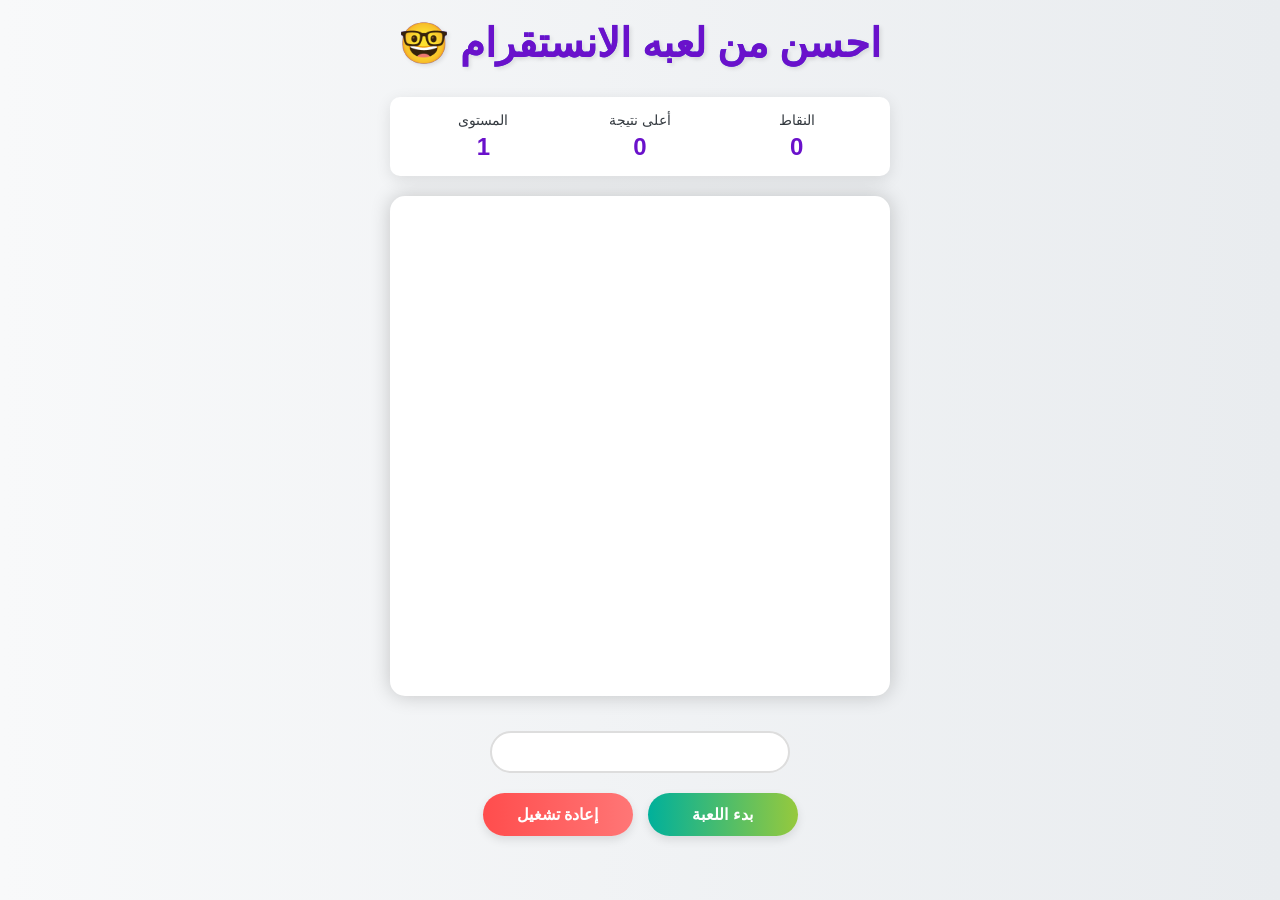
==== index.html @ 9f80f76c "Update index.html" ====
<!DOCTYPE html>
<html lang="ar" dir="rtl">
<head>
    <meta charset="UTF-8">
    <meta name="viewport" content="width=device-width, initial-scale=1.0">
    <title>لعبة محمد 🚀</title>
    <style>
        :root {
            --primary-color: #6a11cb;
            --secondary-color: #2575fc;
            --accent-color: #ff4d4d;
            --text-color: #2c3e50;
            --light-color: #f8f9fa;
            --dark-color: #343a40;
        }
        
        * {
            box-sizing: border-box;
            margin: 0;
            padding: 0;
        }
        
        body {
            font-family: 'Tajawal', 'Arial', sans-serif;
            background: linear-gradient(to right, var(--light-color), #e9ecef);
            margin: 0;
            padding: 20px;
            display: flex;
            flex-direction: column;
            align-items: center;
            min-height: 100vh;
            color: var(--text-color);
        }
        
        .header {
            text-align: center;
            margin-bottom: 20px;
            width: 100%;
        }
        
        h1 {
            color: var(--primary-color);
            margin-bottom: 10px;
            font-size: 2.5rem;
            background: linear-gradient(to right, var(--primary-color), var(--secondary-color));
            -webkit-background-clip: text;
           
            text-shadow: 2px 2px 4px rgba(0,0,0,0.1);
        }
        
        .description {
            color: var(--dark-color);
            margin-bottom: 20px;
            max-width: 500px;
            line-height: 1.6;
        }
        
        .game-wrapper {
            display: flex;
            flex-direction: column;
            align-items: center;
            gap: 20px;
            width: 100%;
            max-width: 500px;
        }
        
        .game-container {
            position: relative;
            width: 100%;
            aspect-ratio: 1/1;
            box-shadow: 0 10px 30px rgba(0,0,0,0.15);
            border-radius: 15px;
            overflow: hidden;
            background-color: white;
        }
        
        #gameCanvas {
            width: 100%;
            height: 100%;
            display: block;
        }
        
        .stats-container {
            display: flex;
            justify-content: space-between;
            width: 100%;
            background: white;
            padding: 15px;
            border-radius: 10px;
            box-shadow: 0 4px 15px rgba(0,0,0,0.1);
        }
        
        .stat-box {
            text-align: center;
            flex: 1;
        }
        
        .stat-label {
            font-size: 0.9rem;
            color: var(--dark-color);
            margin-bottom: 5px;
        }
        
        .stat-value {
            font-size: 1.5rem;
            font-weight: bold;
            color: var(--primary-color);
        }
        
        .controls {
            display: flex;
            gap: 15px;
            width: 100%;
            justify-content: center;
        }
        
        button {
            padding: 12px 25px;
            background: linear-gradient(to right, var(--primary-color), var(--secondary-color));
            color: white;
            border: none;
            border-radius: 50px;
            cursor: pointer;
            font-size: 1rem;
            font-weight: bold;
            transition: all 0.3s ease;
            box-shadow: 0 4px 10px rgba(0,0,0,0.1);
            flex: 1;
            max-width: 150px;
        }
        
        button:hover {
            transform: translateY(-3px);
            box-shadow: 0 6px 15px rgba(0,0,0,0.15);
        }
        
        button:active {
            transform: translateY(1px);
        }
        
        #startBtn {
            background: linear-gradient(to right, #00b09b, #96c93d);
        }
        
        #resetBtn {
            background: linear-gradient(to right, var(--accent-color), #ff7676);
        }
        
        .touch-controls {
            position: absolute;
            bottom: 0;
            left: 0;
            width: 100%;
            height: 30%;
            z-index: 20;
            opacity: 0.3; /* شفافية لتظهر منطقة اللعبة */
            display: none; /* مخفي بشكل افتراضي */
        }
        
        /* عرض التحكم على الهاتف فقط */
        @media (max-width: 768px) {
            .touch-controls {
                display: block;
            }
        }
        
        .cheat-code-container {
            margin-top: 15px;
            width: 100%;
            display: flex;
            flex-direction: column;
            align-items: center;
            gap: 10px;
        }
        
        #cheatCodeInput {
            padding: 10px 15px;
            border: 2px solid #ddd;
            border-radius: 50px;
            width: 100%;
            max-width: 300px;
            font-size: 1rem;
            text-align: center;
            transition: all 0.3s ease;
        }
        
        #cheatCodeInput:focus {
            outline: none;
            border-color: var(--primary-color);
            box-shadow: 0 0 0 3px rgba(106, 17, 203, 0.2);
        }
        
        .speed-mode {
            position: absolute;
            top: 10px;
            right: 10px;
            background: rgba(255, 215, 0, 0.9);
            color: #000;
            padding: 5px 10px;
            border-radius: 20px;
            font-weight: bold;
            font-size: 0.8rem;
            display: none;
            animation: pulse 0.5s infinite alternate;
        }
        
        .bloom-mode-overlay {
            position: absolute;
            top: 0;
            left: 0;
            width: 100%;
            height: 100%;
            pointer-events: none;
            z-index: 10;
            display: none;
        }
        
        @keyframes bloomPulse {
            0% { background-color: rgba(255, 182, 193, 0.3); }
            50% { background-color: rgba(255, 192, 203, 0.5); }
            100% { background-color: rgba(255, 182, 193, 0.3); }
        }
        
        .bloom-mode-active {
            animation: bloomPulse 3s infinite;
        }
        
        .bloom-particle {
            position: absolute;
            width: 20px;
            height: 20px;
            background-image: url('data:image/svg+xml;utf8,<svg xmlns="http://www.w3.org/2000/svg" viewBox="0 0 24 24"><path fill="pink" d="M12,2C13.1,2 14,2.9 14,4C14,5.1 13.1,6 12,6C10.9,6 10,5.1 10,4C10,2.9 10.9,2 12,2M15.5,8C16.3,8 17,8.7 17,9.5C17,10.3 16.3,11 15.5,11C14.7,11 14,10.3 14,9.5C14,8.7 14.7,8 15.5,8M8.5,8C9.3,8 10,8.7 10,9.5C10,10.3 9.3,11 8.5,11C7.7,11 7,10.3 7,9.5C7,8.7 7.7,8 8.5,8M12,11.5C13.1,11.5 14,12.4 14,13.5C14,14.6 13.1,15.5 12,15.5C10.9,15.5 10,14.6 10,13.5C10,12.4 10.9,11.5 12,11.5M19,17.5C19,18.3 18.3,19 17.5,19C16.7,19 16,18.3 16,17.5C16,16.7 16.7,16 17.5,16C18.3,16 19,16.7 19,17.5M6.5,19C7.3,19 8,18.3 8,17.5C8,16.7 7.3,16 6.5,16C5.7,16 5,16.7 5,17.5C5,18.3 5.7,19 6.5,19Z"/></svg>');
            background-size: contain;
            pointer-events: none;
            z-index: 5;
        }
        body.bloom-mode {
            background: linear-gradient(to bottom, #fff0f5, #ffd6e7) !important;
            animation: bloomPulse 5s infinite alternate;
        }
        
        @keyframes bloomPulse {
            0% { background-color: #fff0f5; }
            50% { background-color: #ffd6e7; }
            100% { background-color: #ffe0ee; }
        }
        
        .bloom-flower {
            position: fixed;
            pointer-events: none;
            z-index: 100;
            font-size: 24px;
            animation: falling linear infinite;
        }
        
        @keyframes falling {
            0% {
                top: -50px;
                animation-timing-function: ease-in;
            }
            100% {
                top: 100vh;
                animation-timing-function: ease-out;
            }
        }
        
        @keyframes sway {
            0% {
                transform: translateX(0) rotate(0deg);
            }
            100% {
                transform: translateX(var(--sway-amount)) rotate(10deg);
            }
        }
        
        .bloom-flower {
            position: fixed;
            pointer-events: none;
            z-index: 100;
            will-change: transform, top;
            animation-fill-mode: forwards;
        }
        
        /* تعديلات واجهة اللعبة في وضع الزهور */
        .bloom-mode .game-container {
            box-shadow: 0 0 30px rgba(255, 105, 180, 0.5);
        }
        
        .bloom-mode .stats-container {
            background: rgba(255, 182, 193, 0.8);
            box-shadow: 0 4px 15px rgba(255, 105, 180, 0.3);
        }
        
        .bloom-mode .stat-value {
            color: #ff1493;
        }
        
        .bloom-mode button {
            background: linear-gradient(to right, #ff69b4, #ff1493) !important;
        }
        

        @keyframes pulse {
            from { transform: scale(1); }
            to { transform: scale(1.1); }
        }
        
        @media (max-width: 768px) {
            .mobile-controls {
                display: flex;
            }
            
            h1 {
                font-size: 2rem;
            }
            
            .stats-container {
                flex-direction: column;
                gap: 10px;
            }
        }
        @keyframes sway {
            0% { transform: translateX(0) rotate(0deg); }
            50% { transform: translateX(var(--sway)) rotate(10deg); }
            100% { transform: translateX(calc(-1 * var(--sway))) rotate(-10deg); }
        }
        .game-container {
            position: relative;
            z-index: 10;
            background-color: white; /* لضمان عدم رؤية الورود خلفها */
            box-shadow: 0 0 20px rgba(0,0,0,0.2); /* لإبراز الحدود */
        }
        
    </style>
</head>
<body>
    <div class="header">
        <h1>احسن من لعبه الانستقرام 🤓</h1>
    </div>
    
    <div class="game-wrapper">
        <div class="stats-container">
            <div class="stat-box">
                <div class="stat-label">النقاط</div>
                <div class="stat-value" id="score">0</div>
            </div>
            <div class="stat-box">
                <div class="stat-label">أعلى نتيجة</div>
                <div class="stat-value" id="highScore">0</div>
            </div> 
            <div class="stat-box">
                <div class="stat-label">المستوى</div>
                <div class="stat-value" id="level">1</div>
            </div>
        </div>
        <div class="bloom-mode-overlay" id="bloomModeOverlay"></div>

        
        <div class="game-container">
            <div class="speed-mode" id="speedMode">وضع الغششش👩‍💻20x!</div>
            <canvas id="gameCanvas"></canvas>
        </div> 
         
        <!-- أضف هذا داخل game-wrapper بعد game-container -->
        
        
        <div class="cheat-code-container">
            <input type="text" id="cheatCodeInput" placeholder="">
        </div>
        
        <div class="controls">
            <button id="startBtn">بدء اللعبة</button>
            <button id="resetBtn">إعادة تشغيل</button>
        </div>
        
        
    </div>
    <!-- أضف هذا قبل إغلاق body -->
<div id="flowers-container"></div>
    
    <script>
        // عناصر DOM
        const canvas = document.getElementById('gameCanvas');
        const ctx = canvas.getContext('2d');
        const scoreElement = document.getElementById('score');
        const highScoreElement = document.getElementById('highScore');
        const levelElement = document.getElementById('level');
        const startBtn = document.getElementById('startBtn');
        const resetBtn = document.getElementById('resetBtn');
        const cheatCodeInput = document.getElementById('cheatCodeInput');
        const speedModeElement = document.getElementById('speedMode');
        const BLOOM_CODE = "bloom";
      

        // ضبط حجم الكانفاس
        function resizeCanvas() {
            const container = document.querySelector('.game-container');
            canvas.width = container.clientWidth;
            canvas.height = container.clientHeight;
        }
        
        window.addEventListener('load', resizeCanvas);
        window.addEventListener('resize', resizeCanvas);
        
        // إعدادات اللعبة
        const emojis = ['😀', '😂', '🤩', '😎', '🤪', '👽', '🤖', '👾', '🐶', '🦄', '🍕', '⚽', '🏀', '🎮', '🚀'];
        const CHEAT_CODE = "تف";
        let score = 0;
        let highScore = localStorage.getItem('emojiBounceHighScore') || 0;
        let level = 1;
        let gameRunning = false;
        let animationId;
        let speedMode = false;
        let originalSpeed = 0;
        let bloomMode = false;
        let bloomParticles = [];
        let flowerInterval;
        let touchStartX = 0;
let isDragging = false;
          // أولاً: أضف هذا الكود مع المتغيرات العامة في الأعلى
          const flowers = ['🌸', '🌹', '🌺', '🌻', '🌼', '🌷', '💐', '🏵️'];
          let flowerParticles = [];
          let lastFlowerTime = 0;
        // تحديث واجهة المستخدم
        highScoreElement.textContent = highScore;
        
        // كائن الإيموجي
        const emoji = {
            x: canvas.width / 2,
            y: canvas.height / 2,
            radius: Math.min(canvas.width, canvas.height) * 0.05,
            dx: 0,
            dy: 0,
            speed: Math.min(canvas.width, canvas.height) * 0.007,
            currentEmoji: emojis[0],
            color: getRandomColor(),
            changeEmoji() {
                this.currentEmoji = emojis[Math.floor(Math.random() * emojis.length)];
                this.color = getRandomColor();
            }
        };
        
        // كائن اللاعب
        const player = {
            x: canvas.width / 2,
            y: canvas.height - Math.min(canvas.width, canvas.height) * 0.05,
            width: Math.min(canvas.width, canvas.height) * 0.2,
            height: Math.min(canvas.width, canvas.height) * 0.02,
            speed: Math.min(canvas.width, canvas.height) * 0.015,
            dx: 0,
            color: '#6a11cb'
        };
        
        // كائنات الهدف
        const targets = [];
        
        function createTargets() {
            targets.length = 0;
            const rows = 3 + Math.floor(level / 2);
            const cols = 5 + Math.floor(level / 3);
            const padding = canvas.width * 0.03;
            const targetWidth = (canvas.width - (cols + 1) * padding) / cols;
            const targetHeight = canvas.height * 0.03;
            
            for (let i = 0; i < rows; i++) {
                for (let j = 0; j < cols; j++) {
                    targets.push({
                        x: padding + j * (targetWidth + padding),
                        y: padding + i * (targetHeight + padding),
                        width: targetWidth,
                        height: targetHeight,
                        color: getRandomColor(),
                        visible: true,
                        points: 10 + Math.floor(i * 2)
                    });
                }
            }
        }
        function createFlowerParticle() {
            if (!bloomMode) return;
            
            const now = Date.now();
            if (now - lastFlowerTime < 200) return; // إنشاء وردة كل 200 مللي ثانية
            lastFlowerTime = now;
            
            const flower = {
                x: Math.random() * canvas.width,
                y: -30,
                emoji: flowers[Math.floor(Math.random() * flowers.length)],
                size: 20 + Math.random() * 20,
                speed: 1 + Math.random() * 3,
                sway: Math.random() * 4 - 2,
                swaySpeed: 0.05 + Math.random() * 0.1,
                rotation: Math.random() * Math.PI * 2,
                rotationSpeed: (Math.random() - 0.5) * 0.1,
                opacity: 0.7 + Math.random() * 0.3
            };
            
            flowerParticles.push(flower);

        }

    
        function createFlower() {
            if (!bloomMode) return;
            
            const flower = document.createElement('div');
            flower.className = 'bloom-flower';
            flower.textContent = flowers[Math.floor(Math.random() * flowers.length)];
            
            // خصائص الوردة
            const size = 20 + Math.random() * 30;
            const left = Math.random() * 100;
            const duration = 5 + Math.random() * 10;
            const delay = 0; // لا نستخدم تأخير الآن
            const opacity = 0.7 + Math.random() * 0.3;
            const swayAmount = 50 + Math.random() * 100;
            
            flower.style.cssText = `
                left: ${left}vw;
                top: -50px;
                font-size: ${size}px;
                opacity: ${opacity};
                transform: rotate(${Math.random() * 360}deg);
                animation: 
                    falling ${duration}s linear forwards,
                    sway ${duration/2}s ease-in-out infinite alternate;
                --sway-amount: ${swayAmount}px;
            `;
            
            document.body.appendChild(flower);
            
            // إزالة الوردة بعد سقوطها
            setTimeout(() => {
                if (flower.parentNode) {
                    flower.remove();
                }
            }, duration * 1000);
        }
        
        
        function updateFlowerParticles() {
            // إزالة الجزيئات التي خرجت من الشاشة
            flowerParticles = flowerParticles.filter(flower => flower.y < canvas.height + 50);
            
            // تحديث مواقع الجزيئات
            flowerParticles.forEach(flower => {
                flower.y += flower.speed;
                flower.x += Math.sin(Date.now() * flower.swaySpeed) * flower.sway * 0.3;
                flower.rotation += flower.rotationSpeed;
            });
        }
        
        function drawFlowerParticles() {
            flowerParticles.forEach(flower => {
                ctx.save();
                ctx.translate(flower.x, flower.y);
                ctx.rotate(flower.rotation);
                ctx.globalAlpha = flower.opacity;
                ctx.font = `${flower.size}px Arial`;
                ctx.fillText(flower.emoji, -flower.size/2, flower.size/2);
                ctx.restore();
            });
        }
        
        
        // تفعيل الوضع السري
        function activateSpeedMode() {
            if (speedMode) return;
            if (!gameRunning) {
                startGame();
            }
            speedMode = true;
            originalSpeed = emoji.speed;
            emoji.speed *= 8; // خفضنا من 20x إلى 5x لتجنب المشاكل
            player.speed *= 8; // زيادة معقولة لسرعة اللاعب
            speedModeElement.style.display = 'block';
            
            // ضبط سرعة الإيموجي لتبقى ضمن الحدود المعقولة
            const maxSpeed = Math.min(canvas.width, canvas.height) * 0.03;
            emoji.dx = Math.min(Math.max(emoji.dx, -maxSpeed), maxSpeed);
            emoji.dy = Math.min(Math.max(emoji.dy, -maxSpeed), maxSpeed);
            
            // تأثيرات بصرية
            document.body.style.animation = 'none';
            setTimeout(() => {
                document.body.style.animation = 'pulseBackground 0.1s infinite alternate';
            }, 10);
            
            // إخفاء الرسالة بعد 5 ثواني
            setTimeout(() => {
                speedModeElement.style.display = 'none';
            }, 5000);
            
            // إيقاف الوضع السري تلقائياً بعد 30 ثانية
            setTimeout(() => {
                deactivateSpeedMode();
                speedModeElement.textContent = " انتهى الغشش تففف 😂😂!";
                speedModeElement.style.display = 'block';
                setTimeout(() => {
                    speedModeElement.style.display = 'none';
                }, 2000);
            }, 120000);
        }
        // تعطيل الوضع السري
        function deactivateSpeedMode() {
            if (!speedMode) return;
            
            speedMode = false;
            emoji.speed = originalSpeed;
            player.speed = Math.min(canvas.width, canvas.height) * 0.015;
            document.body.style.animation = 'none';
            
            // ضبط سرعة الإيموجي عند الخروج من الوضع السري
            const normalMaxSpeed = Math.min(canvas.width, canvas.height) * 0.01;
            emoji.dx = Math.min(Math.max(emoji.dx, -normalMaxSpeed), normalMaxSpeed);
            emoji.dy = Math.min(Math.max(emoji.dy, -normalMaxSpeed), normalMaxSpeed);
        }

        function activateBloomMode() {
            if (bloomMode) return;
    
    bloomMode = true;
    document.body.classList.add('bloom-mode');
    scoreMultiplier = 10;
    player.color = '#ff69b4';
    
    // بدء إنشاء مطر الورود
    flowerInterval = setInterval(createFlower, 200);
    
    // تأثير صوتي (اختياري)
    new Audio('https://assets.mixkit.co/sfx/preview/mixkit-achievement-bell-600.mp3').play();

        }
        
        function deactivateBloomMode() {
            if (!bloomMode) return;
    
    bloomMode = false;
    document.body.classList.remove('bloom-mode');
    scoreMultiplier = 1;
    player.color = '#6a11cb';
    
    // إيقاف مطر الورود وإزالة جميع الورود
    clearInterval(flowerInterval);
    document.querySelectorAll('.bloom-flower').forEach(flower => flower.remove());
        }
            
            function createBloomParticle() {
                if (!bloomMode) return;
                
                const particle = document.createElement('div');
                particle.className = 'bloom-particle';
                particle.style.left = Math.random() * canvas.width + 'px';
                particle.style.top = '-20px';
                particle.style.transform = `scale(${0.5 + Math.random()})`;
                particle.style.opacity = 0.5 + Math.random() * 0.5;
                
                document.querySelector('.game-container').appendChild(particle);
                bloomParticles.push({
                    element: particle,
                    x: parseFloat(particle.style.left),
                    y: -20,
                    speed: 2 + Math.random() * 3,
                    sway: Math.random() * 4 - 2
                });
            }
        
        function updateBloomParticles() {
            bloomParticles.forEach((particle, index) => {
                particle.y += particle.speed;
                particle.x += particle.sway * 0.1;
                
                particle.element.style.top = particle.y + 'px';
                particle.element.style.left = particle.x + 'px';
                
                if (particle.y > canvas.height) {
                    particle.element.remove();
                    bloomParticles.splice(index, 1);
                }
            });
        }
        /*000000000000000000000000000000000*/
        function update() {
            // ... (ابقى بداية الدالة كما هي) ...

          // في دالة update():
// الاصطدام بالجدران
const bounceReduction = 0.98; // تقليل السرعة عند الارتداد

if (bloomMode) {
    createFlowerParticle();
    updateFlowerParticles()
   
}
// الاصطدام بالجدران الجانبية
if (emoji.x + emoji.radius > canvas.width) {
    emoji.x = canvas.width - emoji.radius - 1; // تأكد من بقائه داخل الحدود
    emoji.dx = -Math.abs(emoji.dx * bounceReduction); // تأكد من الاتجاه المعاكس
    emoji.changeEmoji();
    
    // إضافة تغيير طفيف في الزاوية لمنع التكرار
    emoji.dy += (Math.random() - 0.5) * 0.5;
} 
else if (emoji.x - emoji.radius < 0) {
    emoji.x = emoji.radius + 1; // تأكد من بقائه داخل الحدود
    emoji.dx = Math.abs(emoji.dx * bounceReduction); // تأكد من الاتجاه المعاكس
    emoji.changeEmoji();
    
    // إضافة تغيير طفيف في الزاوية لمنع التكرار
    emoji.dy += (Math.random() - 0.5) * 0.5;
}
// في قسم اصطدام الإيموجي باللاعب:
const hitPosition = (emoji.x - (player.x - player.width / 2)) / player.width;
const angle = hitPosition * Math.PI - Math.PI/2;

// إضافة عنصر عشوائي صغير لزاوية الارتداد
const randomFactor = 0.1 + Math.random() * 0.1;
emoji.dx = emoji.speed * Math.cos(angle) * (1.3 + randomFactor);
emoji.dy = -Math.abs(emoji.speed * Math.sin(angle) * (0.9 + randomFactor));
// الاصطدام بالسقف
if (emoji.y - emoji.radius < 0) {
    emoji.y = emoji.radius + 1;
    emoji.dy = Math.abs(emoji.dy * bounceReduction);
    emoji.changeEmoji();
    
    // إضافة تغيير طفيف في الزاوية لمنع التكرار
    emoji.dx += (Math.random() - 0.5) * 0.5;
}

// كشف حالات التعلق المحتملة
if (Math.abs(emoji.dx) < 0.3 && Math.abs(emoji.dy) < 0.3) {
    // إذا كانت السرعة منخفضة جداً ولمس أحد الجدران
    const nearLeftWall = emoji.x - emoji.radius < 5;
    const nearRightWall = emoji.x + emoji.radius > canvas.width - 5;
    
    if (nearLeftWall || nearRightWall) {
        // تطبيق دفعة خفيفة عشوائية
        emoji.dx = (Math.random() - 0.5) * emoji.speed * 0.5;
        emoji.dy = -Math.abs((Math.random() + 0.5) * emoji.speed * 0.5);
    }
}

        }

        // وظائف المساعدة
        function getRandomColor() {
            const hue = Math.floor(Math.random() * 360);
            return `hsl(${hue}, 70%, 60%)`;
        }
        
        function drawEmoji() {
            ctx.font = `${emoji.radius * 1.5}px Arial`;
            ctx.textAlign = 'center';
            ctx.textBaseline = 'middle';
            
            if (speedMode) {
                // تأثير الوضع السري
                ctx.shadowBlur = 20;
                ctx.shadowColor = 'gold';
                ctx.fillStyle = 'white';
            } else {
                ctx.shadowBlur = 0;
                ctx.fillStyle = 'black';
            }
            
            ctx.fillText(emoji.currentEmoji, emoji.x, emoji.y);
            ctx.shadowBlur = 0;
        }
        
        function drawPlayer() {
            ctx.beginPath();
            ctx.roundRect(
                player.x - player.width / 2, 
                player.y - player.height / 2, 
                player.width, 
                player.height, 
                [player.height]
            );
            if (bloomMode) {
                ctx.fillStyle = player.color;
                ctx.shadowBlur = 15;
                ctx.shadowColor = 'rgba(255, 105, 180, 0.7)';
            } else if(speedMode) {
                ctx.fillStyle = 'gold';
                ctx.shadowBlur = 10;
                ctx.shadowColor = 'rgba(255,215,0,0.7)';
            } else {
                ctx.fillStyle = player.color;   
                ctx.shadowBlur = 0;
            }
            
            ctx.fill();
            ctx.shadowBlur = 0;
            
            ctx.strokeStyle = '#fff';
            ctx.lineWidth = 2;
            ctx.stroke();
        }
        
        function drawTargets() {
            targets.forEach(target => {
                if (target.visible) {
                    ctx.beginPath();
                    ctx.roundRect(target.x, target.y, target.width, target.height, [5]);
                    
                    if (speedMode) {
                        ctx.fillStyle = 'rgba(255,255,255,0.9)';
                    } else {
                        ctx.fillStyle = target.color;
                    }
                    
                    ctx.fill();
                    
                    ctx.strokeStyle = 'rgba(255,255,255,0.7)';
                    ctx.lineWidth = 1;
                    ctx.stroke();
                    
                    // رسم النقاط داخل الهدف
                    ctx.fillStyle = speedMode ? 'black' : 'white';
                    ctx.font = `${target.height * 0.6}px Arial`;
                    ctx.textAlign = 'center';
                    ctx.textBaseline = 'middle';
                    ctx.fillText(target.points, target.x + target.width / 2, target.y + target.height / 2);
                }
            });
        }
        
        function drawBackground() {
            // خلفية متدرجة
            let gradient;
            if (bloomMode) {
                drawFlowerParticles();
                // خلفية وردية للوضع الزهور
                ctx.fillStyle = '#fff0f5';
                ctx.fillRect(0, 0, canvas.width, canvas.height);
                
                // رسم شبكة وردية
                ctx.strokeStyle = 'rgba(255, 182, 193, 0.3)';
            } else if(speedMode) {
                gradient = ctx.createLinearGradient(0, 0, canvas.width, canvas.height);
                gradient.addColorStop(0, '#ff0000');
                gradient.addColorStop(0.5, '#ffff00');
                gradient.addColorStop(1, '#00ff00');
            } else {
                gradient = ctx.createLinearGradient(0, 0, 0, canvas.height);
                gradient.addColorStop(0, '#f8f9fa');
                gradient.addColorStop(1, '#e9ecef');
            }
            
            ctx.fillStyle = gradient;
            ctx.fillRect(0, 0, canvas.width, canvas.height);
            
            // شبكة خفيفة
            ctx.strokeStyle = speedMode ? 'rgba(255,255,255,0.3)' : 'rgba(0,0,0,0.05)';
            ctx.lineWidth = 1;
            const gridSize = speedMode ? 10 : 20;
            
            for (let x = 0; x < canvas.width; x += gridSize) {
                ctx.beginPath();
                ctx.moveTo(x, 0);
                ctx.lineTo(x, canvas.height);
                ctx.stroke();
            }
            
            for (let y = 0; y < canvas.height; y += gridSize) {
                ctx.beginPath();
                ctx.moveTo(0, y);
                ctx.lineTo(canvas.width, y);
                ctx.stroke();
            }
        }
        

function update() {
    // مسح الكانفاس
    drawBackground();
    
    // رسم العناصر
    drawTargets();
    drawPlayer();
    drawEmoji();
    
    // تحريك الإيموجي مع ضبط السرعة القصوى
    const maxSpeed = speedMode ? 
        Math.min(canvas.width, canvas.height) * 0.03 : 
        Math.min(canvas.width, canvas.height) * 0.015;
    
    emoji.dx = Math.max(-maxSpeed, Math.min(maxSpeed, emoji.dx));
    emoji.dy = Math.max(-maxSpeed, Math.min(maxSpeed, emoji.dy));
    
    emoji.x += emoji.dx;
    emoji.y += emoji.dy;
    
    // نظام الاصطدام المحسن
    handleCollisions();
    
    // تحريك اللاعب وضبط الحدود
    player.x += player.dx;
    player.x = Math.max(player.width/2, Math.min(canvas.width - player.width/2, player.x));
    
    // كشف النهاية (فوز/خسارة)
    checkGameEnd();
    
    // استمرار اللعبة
    if (gameRunning) {
        animationId = requestAnimationFrame(update);
    }
}

function handleCollisions() {
    const bounceDamping = 1.5; // تقليل السرعة عند الارتداد
    
    // الاصطدام بالجدران الجانبية
    if (emoji.x + emoji.radius > canvas.width) {
        emoji.x = canvas.width - emoji.radius - 1;
        emoji.dx = -Math.abs(emoji.dx * bounceDamping);
        addRandomBounceVariation();
        emoji.changeEmoji();
    } 
    else if (emoji.x - emoji.radius < 0) {
        emoji.x = emoji.radius + 1;
        emoji.dx = Math.abs(emoji.dx * bounceDamping);
        addRandomBounceVariation();
        emoji.changeEmoji();
    }
    
    // الاصطدام بالسقف
    if (emoji.y - emoji.radius < 0) {
        emoji.y = emoji.radius + 1;
        emoji.dy = Math.abs(emoji.dy * bounceDamping);
        addRandomBounceVariation();
        emoji.changeEmoji();
    }
    
    // الاصطدام باللاعب
    if (isCollidingWithPlayer()) {
        handlePlayerCollision();
    }
    
    // الاصطدام بالأهداف
    targets.forEach((target, index) => {
        if (target.visible && isCollidingWithTarget(target)) {
            handleTargetCollision(target, index);
        }
    });
    
    // منع التعلق بين الجدران
    preventInfiniteBouncing();
}

function isCollidingWithPlayer() {
    return emoji.y + emoji.radius > player.y - player.height/2 &&
           emoji.y - emoji.radius < player.y + player.height/2 &&
           emoji.x > player.x - player.width/2 &&
           emoji.x < player.x + player.width/2;
}

function handlePlayerCollision() {
    const hitPosition = (emoji.x - (player.x - player.width/2)) / player.width;
    const angle = hitPosition * Math.PI - Math.PI/2;
    const randomFactor = 0.1 + Math.random() * 0.2;
    
    emoji.dx = emoji.speed * Math.cos(angle) * (1.3 + randomFactor);
    emoji.dy = -Math.abs(emoji.speed * Math.sin(angle) * (0.9 + randomFactor));
    emoji.changeEmoji();
}

function isCollidingWithTarget(target) {
    return emoji.x + emoji.radius > target.x &&
           emoji.x - emoji.radius < target.x + target.width &&
           emoji.y - emoji.radius < target.y + target.height &&
           emoji.y + emoji.radius > target.y;
}

function handleTargetCollision(target, index) {
    target.visible = false;
    emoji.dy = -emoji.dy;
    score += target.points * (speedMode ? 2 : 1);
    scoreElement.textContent = score;
    emoji.changeEmoji();
    
    if (!speedMode) {
        emoji.speed *= 1.01;
    }
}

function addRandomBounceVariation() {
    // إضافة تغيير طفيف في الزاوية لمنع التكرار
    const variation = 0.3;
    emoji.dx += (Math.random() - 0.5) * variation;
    emoji.dy += (Math.random() - 0.5) * variation;
}

function preventInfiniteBouncing() {
    // كشف حالات التعلق المحتملة
    const isTooSlow = Math.abs(emoji.dx) < 0.3 && Math.abs(emoji.dy) < 0.3;
    const nearWall = emoji.x - emoji.radius < 5 || emoji.x + emoji.radius > canvas.width - 5;
    
    if (isTooSlow && nearWall) {
        // تطبيق دفعة خفيفة عشوائية
        emoji.dx = (Math.random() - 0.5) * emoji.speed;
        emoji.dy = -Math.abs((Math.random() + 0.3) * emoji.speed);
    }
    
    // تطبيق احتكاك صغير جداً لمنع الحركة اللانهائية
    if (!speedMode) {
        emoji.dx *= 0.999;
        emoji.dy *= 0.999; 
    }
}

function checkGameEnd() {
    // الخسارة في الوضع العادي
    if (!speedMode && emoji.y + emoji.radius > canvas.height) {
        gameOver();
        return;
    }
    
    // الارتداد في الوضع السري
    if (speedMode && emoji.y + emoji.radius > canvas.height) {
        emoji.y = canvas.height - emoji.radius;
        emoji.dy = -Math.abs(emoji.dy * 0.9);
        emoji.changeEmoji();
    }
    
    // الفوز عند تدمير جميع الأهداف
    if (targets.every(target => !target.visible)) {
        levelUp();
    }
}

        
        function levelUp() {
            level++;
            levelElement.textContent = level;
            
            // زيادة صعوبة اللعبة
            if (!speedMode) {
                emoji.speed *= 1.1;
            }
            player.width *= 0.95; // تصغير حجم اللاعب
            
            // إعادة تعيين موضع الإيموجي واللاعب
            emoji.x = canvas.width / 2;
            emoji.y = canvas.height / 3;
            emoji.dx = emoji.speed * (Math.random() > 0.5 ? 1 : -1);
            emoji.dy = emoji.speed;
            
            player.x = canvas.width / 2;
            
            createTargets();
            update();
        }
        
        function gameOver() {
            gameRunning = false;
            cancelAnimationFrame(animationId);
            deactivateSpeedMode();
            
            // حفظ أعلى نتيجة
            if (score > highScore) {
                highScore = score;
                highScoreElement.textContent = highScore;
                localStorage.setItem('emojiBounceHighScore', highScore);
            }
            
            // عرض رسالة النهاية
            ctx.fillStyle = 'rgba(0,0,0,0.7)';
            ctx.fillRect(0, 0, canvas.width, canvas.height);
            
            ctx.fillStyle = 'white';
            ctx.font = `bold ${canvas.width * 0.08}px Arial`;
            ctx.textAlign = 'center';
            ctx.textBaseline = 'middle';
            ctx.fillText('انتهت اللعبة!', canvas.width / 2, canvas.height / 2 - 40);
            
            ctx.font = `${canvas.width * 0.05}px Arial`;
            ctx.fillText(`النقاط: ${score}`, canvas.width / 2, canvas.height / 2 + 20);
            
            if (score > highScore) {
                ctx.fillStyle = 'gold';
                ctx.font = `bold ${canvas.width * 0.06}px Arial`;
                ctx.fillText('🎉 رقم قياسي جديد! 🎉', canvas.width / 2, canvas.height / 2 + 70);
            }
            
            startBtn.textContent = 'إعادة المحاولة';
        }
        
        function startGame() {
            if (gameRunning) return;
            
        
    
   
            // إعادة تعيين اللعبة
            score = 0;
            scoreElement.textContent = score;
            level = 1;
            levelElement.textContent = level;
            deactivateSpeedMode();
            
            // إعادة تعيين الإيموجي
            emoji.x = canvas.width / 2;
            emoji.y = canvas.height / 3;
            emoji.radius = Math.min(canvas.width, canvas.height) * 0.05;
            emoji.speed = Math.min(canvas.width, canvas.height) * 0.007;
            emoji.dx = emoji.speed * (Math.random() > 0.5 ? 1 : -1);
            emoji.dy = emoji.speed;
            emoji.changeEmoji();
            
            // إعادة تعيين اللاعب
            player.width = Math.min(canvas.width, canvas.height) * 0.2;
            player.height = Math.min(canvas.width, canvas.height) * 0.02;
            player.speed = Math.min(canvas.width, canvas.height) * 0.015;
            player.x = canvas.width / 2;
            player.y = canvas.height - Math.min(canvas.width, canvas.height) * 0.05;
            player.dx = 0;
            setupUniversalControls();//0000000000000000000000000
            createTargets();
            gameRunning = true;
            startBtn.textContent = 'جاري اللعب...';
            update();
        }
        
        function resetGame() {
            gameRunning = false;
            cancelAnimationFrame(animationId);
            deactivateSpeedMode(); 
            deactivateBloomMode();
            startBtn.textContent = 'بدء اللعبة';
            
            // إعادة رسم الشاشة الرئيسية
            drawBackground();
            drawPlayer();
            
            ctx.fillStyle = '#6a11cb';
            ctx.font = `bold ${canvas.width * 0.06}px Arial`;
            ctx.textAlign = 'center';
            ctx.textBaseline = 'middle';
            ctx.fillText('إضغط "بدء اللعبة" للبدء!', canvas.width / 2, canvas.height / 2);
        }
        //00000000000000000000000000000000000000000000000000000000000000000000000000000000000000000000000000000000000000000

        function setupUniversalControls() {
            // للحاسوب - لوحة المفاتيح
            document.addEventListener('keydown', (e) => {
                if (e.key === 'ArrowRight') player.dx = player.speed;
                if (e.key === 'ArrowLeft') player.dx = -player.speed;
            });
            
            document.addEventListener('keyup', (e) => {
                if (['ArrowRight', 'ArrowLeft'].includes(e.key)) player.dx = 0;
            });
        
            // للهاتف - اللمس
            const gameArea = document.getElementById('gameCanvas');
            let touchStartX = 0;
            
            gameArea.addEventListener('touchstart', (e) => {
                touchStartX = e.touches[0].clientX;
                e.preventDefault();
            });
            
            gameArea.addEventListener('touchmove', (e) => {
                const touchX = e.touches[0].clientX;
                player.dx = (touchX - touchStartX) * 1.5;
                touchStartX = touchX;
                e.preventDefault();
            });
            
            gameArea.addEventListener('touchend', () => {
                player.dx = 0;
            });
        }
     
        // التحقق من الرمز السري
        cheatCodeInput.addEventListener('keyup', (e) => {
            if (e.key === 'Enter') {
                if (cheatCodeInput.value === CHEAT_CODE) {
                    activateSpeedMode();
                } else if (cheatCodeInput.value === BLOOM_CODE) {
                    activateBloomMode();
                }
                cheatCodeInput.value = '';
                cheatCodeInput.placeholder = 'تم تفعيل الوضع المطلوب!';
                setTimeout(() => {
                    cheatCodeInput.placeholder = 'أدخل الرمز السري...';
                }, 2000);
            }
        });
        
        
        // إضافة مستمعي الأحداث
       
        startBtn.addEventListener('click', startGame);
        resetBtn.addEventListener('click', resetGame);
        
        // تغيير الإيموجي كل ثانية
        setInterval(() => {
            if (gameRunning) {
                emoji.changeEmoji();
            }
        }, 1000);
        
        // تهيئة اللعبة
        resizeCanvas();
        resetGame();
        
        // إضافة تأثيرات CSS للوضع السري
        const style = document.createElement('style');
        style.textContent = `
            @keyframes pulseBackground {
                from { background: linear-gradient(to right, #ff0000, #ff6b6b); }
                to { background: linear-gradient(to right, #ff6b6b, #ff0000); }
            }
        `;
        document.head.appendChild(style);

       
    </script>
</body>
</html>
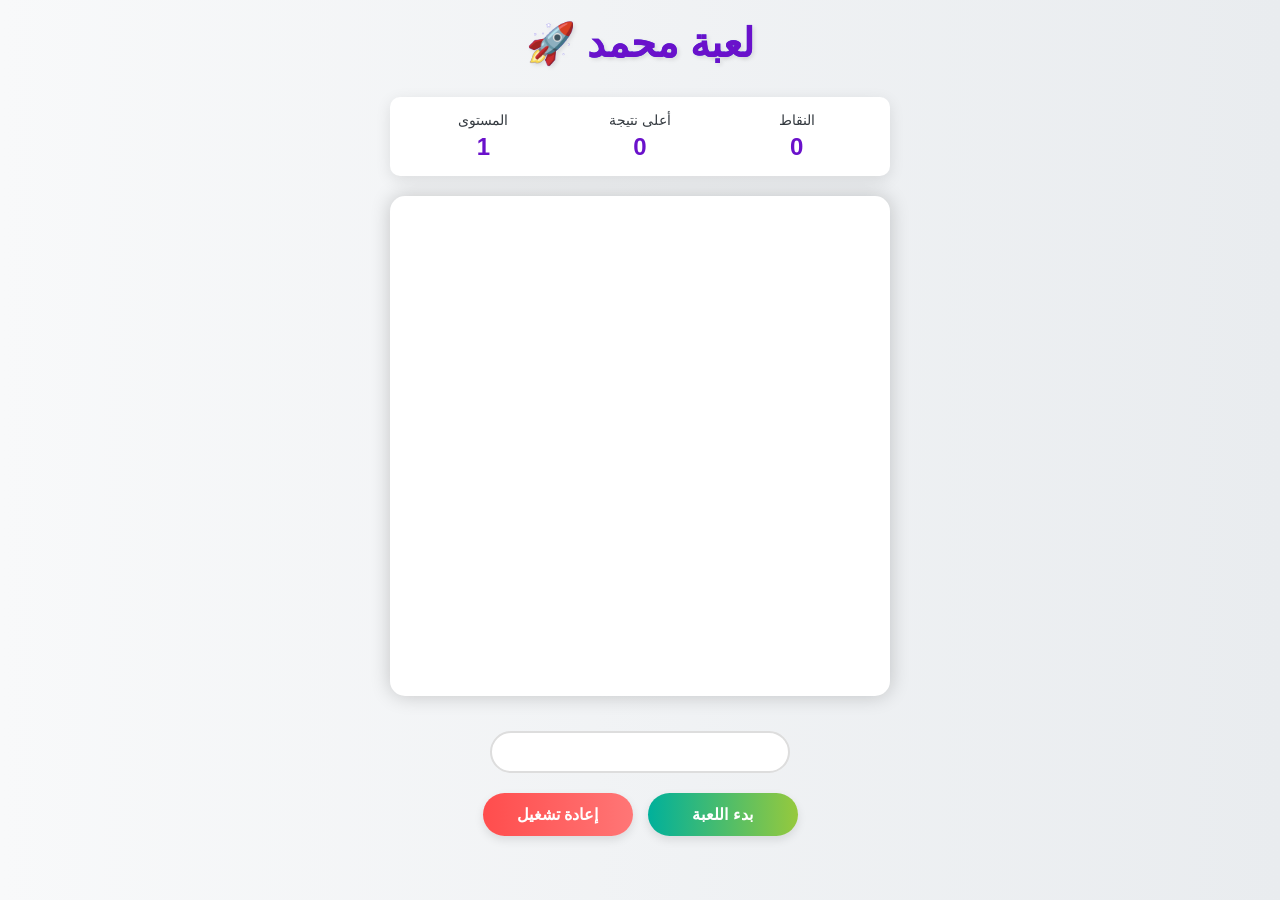
==== commit 0f643207: "index.html" ====
--- a/index.html
+++ b/index.html
@@ -335,7 +335,7 @@
 </head>
 <body>
     <div class="header">
-        <h1>احسن من لعبه الانستقرام 🤓</h1>
+        <h1>لعبة محمد 🚀</h1>
     </div>
     
     <div class="game-wrapper">
@@ -601,6 +601,8 @@
                     speedModeElement.style.display = 'none';
                 }, 2000);
             }, 120000);
+            new Audio('fire.wav').play();
+
         }
         // تعطيل الوضع السري
         function deactivateSpeedMode() {
@@ -629,7 +631,7 @@
     flowerInterval = setInterval(createFlower, 200);
     
     // تأثير صوتي (اختياري)
-    new Audio('https://assets.mixkit.co/sfx/preview/mixkit-achievement-bell-600.mp3').play();
+    new Audio('rr.wav').play();
 
         }
         
@@ -1034,7 +1036,7 @@
         function levelUp() {
             level++;
             levelElement.textContent = level;
-            
+            new Audio('fun.wav').play();
             // زيادة صعوبة اللعبة
             if (!speedMode) {
                 emoji.speed *= 1.1;
@@ -1057,7 +1059,7 @@
             gameRunning = false;
             cancelAnimationFrame(animationId);
             deactivateSpeedMode();
-            
+            new Audio('fail.wav').play();
             // حفظ أعلى نتيجة
             if (score > highScore) {
                 highScore = score;
@@ -1091,7 +1093,7 @@
             if (gameRunning) return;
             
         
-    
+            new Audio('start.wav').play();
    
             // إعادة تعيين اللعبة
             score = 0;
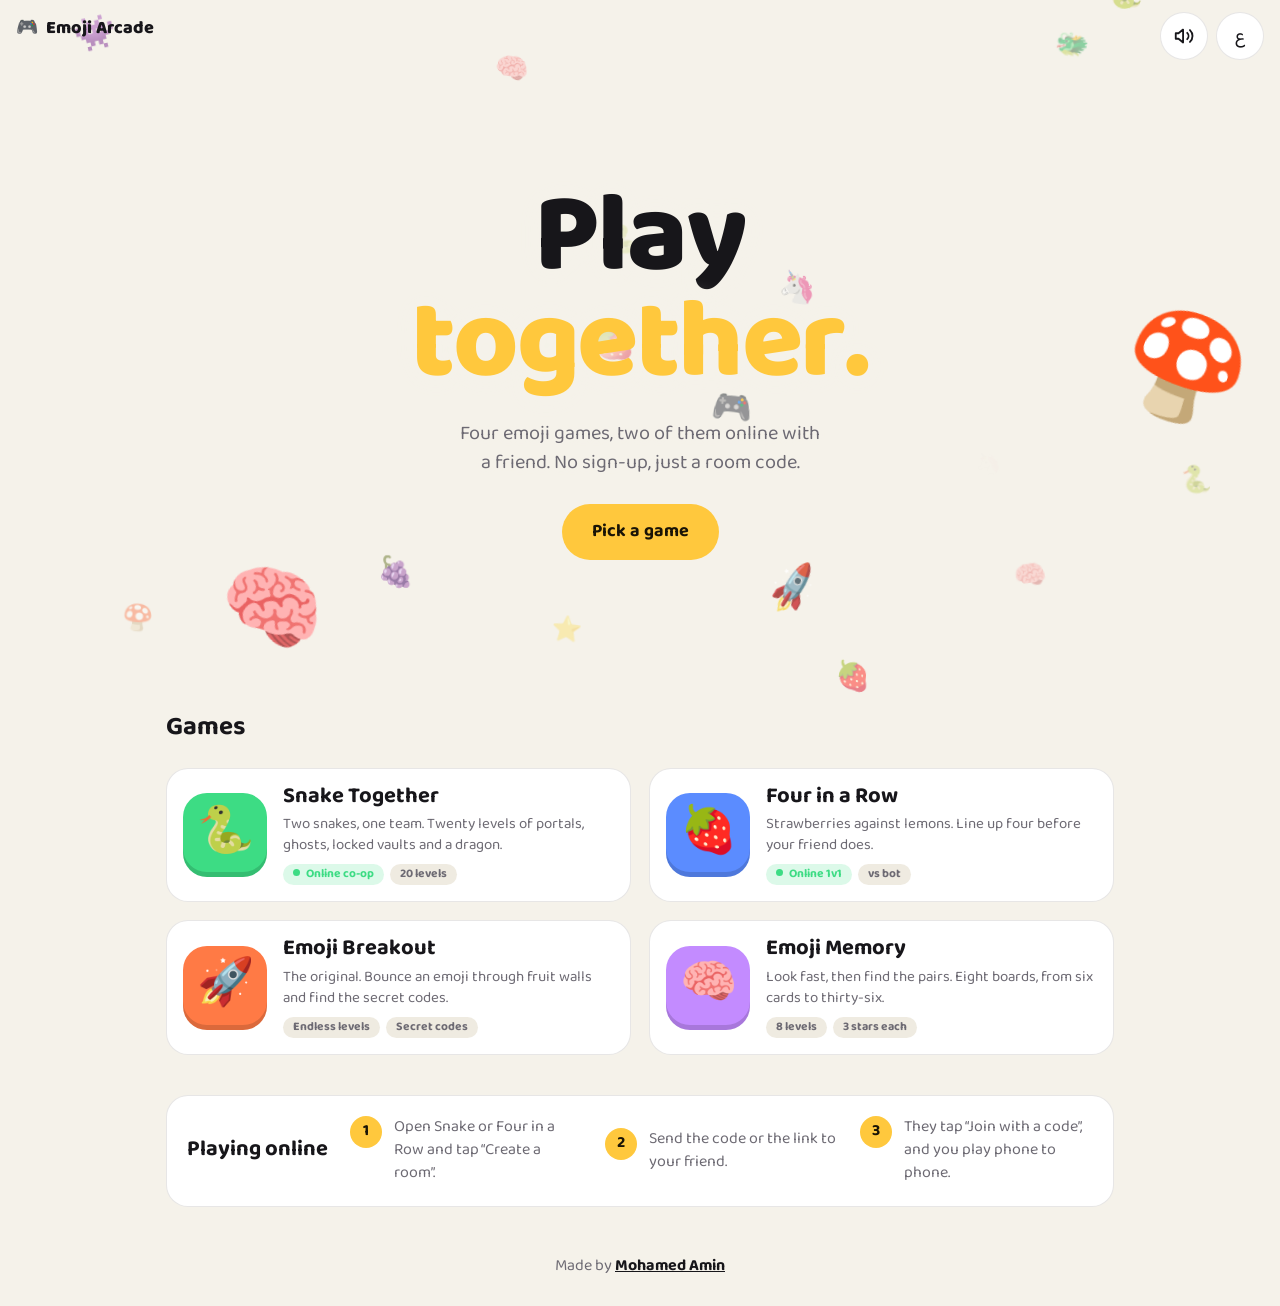
==== commit 1331dd53: "Arcade home page with the emoji flight into each game, new README" ====
--- a/index.html
+++ b/index.html
@@ -1,1225 +1,250 @@
-<!DOCTYPE html>
+<!doctype html>
 <html lang="ar" dir="rtl">
 <head>
-    <meta charset="UTF-8">
-    <meta name="viewport" content="width=device-width, initial-scale=1.0">
-    <title>لعبة محمد 🚀</title>
-    <style>
-        :root {
-            --primary-color: #6a11cb;
-            --secondary-color: #2575fc;
-            --accent-color: #ff4d4d;
-            --text-color: #2c3e50;
-            --light-color: #f8f9fa;
-            --dark-color: #343a40;
-        }
-        
-        * {
-            box-sizing: border-box;
-            margin: 0;
-            padding: 0;
-        }
-        
-        body {
-            font-family: 'Tajawal', 'Arial', sans-serif;
-            background: linear-gradient(to right, var(--light-color), #e9ecef);
-            margin: 0;
-            padding: 20px;
-            display: flex;
-            flex-direction: column;
-            align-items: center;
-            min-height: 100vh;
-            color: var(--text-color);
-        }
-        
-        .header {
-            text-align: center;
-            margin-bottom: 20px;
-            width: 100%;
-        }
-        
-        h1 {
-            color: var(--primary-color);
-            margin-bottom: 10px;
-            font-size: 2.5rem;
-            background: linear-gradient(to right, var(--primary-color), var(--secondary-color));
-            -webkit-background-clip: text;
-           
-            text-shadow: 2px 2px 4px rgba(0,0,0,0.1);
-        }
-        
-        .description {
-            color: var(--dark-color);
-            margin-bottom: 20px;
-            max-width: 500px;
-            line-height: 1.6;
-        }
-        
-        .game-wrapper {
-            display: flex;
-            flex-direction: column;
-            align-items: center;
-            gap: 20px;
-            width: 100%;
-            max-width: 500px;
-        }
-        
-        .game-container {
-            position: relative;
-            width: 100%;
-            aspect-ratio: 1/1;
-            box-shadow: 0 10px 30px rgba(0,0,0,0.15);
-            border-radius: 15px;
-            overflow: hidden;
-            background-color: white;
-        }
-        
-        #gameCanvas {
-            width: 100%;
-            height: 100%;
-            display: block;
-        }
-        
-        .stats-container {
-            display: flex;
-            justify-content: space-between;
-            width: 100%;
-            background: white;
-            padding: 15px;
-            border-radius: 10px;
-            box-shadow: 0 4px 15px rgba(0,0,0,0.1);
-        }
-        
-        .stat-box {
-            text-align: center;
-            flex: 1;
-        }
-        
-        .stat-label {
-            font-size: 0.9rem;
-            color: var(--dark-color);
-            margin-bottom: 5px;
-        }
-        
-        .stat-value {
-            font-size: 1.5rem;
-            font-weight: bold;
-            color: var(--primary-color);
-        }
-        
-        .controls {
-            display: flex;
-            gap: 15px;
-            width: 100%;
-            justify-content: center;
-        }
-        
-        button {
-            padding: 12px 25px;
-            background: linear-gradient(to right, var(--primary-color), var(--secondary-color));
-            color: white;
-            border: none;
-            border-radius: 50px;
-            cursor: pointer;
-            font-size: 1rem;
-            font-weight: bold;
-            transition: all 0.3s ease;
-            box-shadow: 0 4px 10px rgba(0,0,0,0.1);
-            flex: 1;
-            max-width: 150px;
-        }
-        
-        button:hover {
-            transform: translateY(-3px);
-            box-shadow: 0 6px 15px rgba(0,0,0,0.15);
-        }
-        
-        button:active {
-            transform: translateY(1px);
-        }
-        
-        #startBtn {
-            background: linear-gradient(to right, #00b09b, #96c93d);
-        }
-        
-        #resetBtn {
-            background: linear-gradient(to right, var(--accent-color), #ff7676);
-        }
-        
-        .touch-controls {
-            position: absolute;
-            bottom: 0;
-            left: 0;
-            width: 100%;
-            height: 30%;
-            z-index: 20;
-            opacity: 0.3; /* شفافية لتظهر منطقة اللعبة */
-            display: none; /* مخفي بشكل افتراضي */
-        }
-        
-        /* عرض التحكم على الهاتف فقط */
-        @media (max-width: 768px) {
-            .touch-controls {
-                display: block;
-            }
-        }
-        
-        .cheat-code-container {
-            margin-top: 15px;
-            width: 100%;
-            display: flex;
-            flex-direction: column;
-            align-items: center;
-            gap: 10px;
-        }
-        
-        #cheatCodeInput {
-            padding: 10px 15px;
-            border: 2px solid #ddd;
-            border-radius: 50px;
-            width: 100%;
-            max-width: 300px;
-            font-size: 1rem;
-            text-align: center;
-            transition: all 0.3s ease;
-        }
-        
-        #cheatCodeInput:focus {
-            outline: none;
-            border-color: var(--primary-color);
-            box-shadow: 0 0 0 3px rgba(106, 17, 203, 0.2);
-        }
-        
-        .speed-mode {
-            position: absolute;
-            top: 10px;
-            right: 10px;
-            background: rgba(255, 215, 0, 0.9);
-            color: #000;
-            padding: 5px 10px;
-            border-radius: 20px;
-            font-weight: bold;
-            font-size: 0.8rem;
-            display: none;
-            animation: pulse 0.5s infinite alternate;
-        }
-        
-        .bloom-mode-overlay {
-            position: absolute;
-            top: 0;
-            left: 0;
-            width: 100%;
-            height: 100%;
-            pointer-events: none;
-            z-index: 10;
-            display: none;
-        }
-        
-        @keyframes bloomPulse {
-            0% { background-color: rgba(255, 182, 193, 0.3); }
-            50% { background-color: rgba(255, 192, 203, 0.5); }
-            100% { background-color: rgba(255, 182, 193, 0.3); }
-        }
-        
-        .bloom-mode-active {
-            animation: bloomPulse 3s infinite;
-        }
-        
-        .bloom-particle {
-            position: absolute;
-            width: 20px;
-            height: 20px;
-            background-image: url('data:image/svg+xml;utf8,<svg xmlns="http://www.w3.org/2000/svg" viewBox="0 0 24 24"><path fill="pink" d="M12,2C13.1,2 14,2.9 14,4C14,5.1 13.1,6 12,6C10.9,6 10,5.1 10,4C10,2.9 10.9,2 12,2M15.5,8C16.3,8 17,8.7 17,9.5C17,10.3 16.3,11 15.5,11C14.7,11 14,10.3 14,9.5C14,8.7 14.7,8 15.5,8M8.5,8C9.3,8 10,8.7 10,9.5C10,10.3 9.3,11 8.5,11C7.7,11 7,10.3 7,9.5C7,8.7 7.7,8 8.5,8M12,11.5C13.1,11.5 14,12.4 14,13.5C14,14.6 13.1,15.5 12,15.5C10.9,15.5 10,14.6 10,13.5C10,12.4 10.9,11.5 12,11.5M19,17.5C19,18.3 18.3,19 17.5,19C16.7,19 16,18.3 16,17.5C16,16.7 16.7,16 17.5,16C18.3,16 19,16.7 19,17.5M6.5,19C7.3,19 8,18.3 8,17.5C8,16.7 7.3,16 6.5,16C5.7,16 5,16.7 5,17.5C5,18.3 5.7,19 6.5,19Z"/></svg>');
-            background-size: contain;
-            pointer-events: none;
-            z-index: 5;
-        }
-        body.bloom-mode {
-            background: linear-gradient(to bottom, #fff0f5, #ffd6e7) !important;
-            animation: bloomPulse 5s infinite alternate;
-        }
-        
-        @keyframes bloomPulse {
-            0% { background-color: #fff0f5; }
-            50% { background-color: #ffd6e7; }
-            100% { background-color: #ffe0ee; }
-        }
-        
-        .bloom-flower {
-            position: fixed;
-            pointer-events: none;
-            z-index: 100;
-            font-size: 24px;
-            animation: falling linear infinite;
-        }
-        
-        @keyframes falling {
-            0% {
-                top: -50px;
-                animation-timing-function: ease-in;
-            }
-            100% {
-                top: 100vh;
-                animation-timing-function: ease-out;
-            }
-        }
-        
-        @keyframes sway {
-            0% {
-                transform: translateX(0) rotate(0deg);
-            }
-            100% {
-                transform: translateX(var(--sway-amount)) rotate(10deg);
-            }
-        }
-        
-        .bloom-flower {
-            position: fixed;
-            pointer-events: none;
-            z-index: 100;
-            will-change: transform, top;
-            animation-fill-mode: forwards;
-        }
-        
-        /* تعديلات واجهة اللعبة في وضع الزهور */
-        .bloom-mode .game-container {
-            box-shadow: 0 0 30px rgba(255, 105, 180, 0.5);
-        }
-        
-        .bloom-mode .stats-container {
-            background: rgba(255, 182, 193, 0.8);
-            box-shadow: 0 4px 15px rgba(255, 105, 180, 0.3);
-        }
-        
-        .bloom-mode .stat-value {
-            color: #ff1493;
-        }
-        
-        .bloom-mode button {
-            background: linear-gradient(to right, #ff69b4, #ff1493) !important;
-        }
-        
-
-        @keyframes pulse {
-            from { transform: scale(1); }
-            to { transform: scale(1.1); }
-        }
-        
-        @media (max-width: 768px) {
-            .mobile-controls {
-                display: flex;
-            }
-            
-            h1 {
-                font-size: 2rem;
-            }
-            
-            .stats-container {
-                flex-direction: column;
-                gap: 10px;
-            }
-        }
-        @keyframes sway {
-            0% { transform: translateX(0) rotate(0deg); }
-            50% { transform: translateX(var(--sway)) rotate(10deg); }
-            100% { transform: translateX(calc(-1 * var(--sway))) rotate(-10deg); }
-        }
-        .game-container {
-            position: relative;
-            z-index: 10;
-            background-color: white; /* لضمان عدم رؤية الورود خلفها */
-            box-shadow: 0 0 20px rgba(0,0,0,0.2); /* لإبراز الحدود */
-        }
-        
-    </style>
+  <meta charset="utf-8">
+  <meta name="viewport" content="width=device-width, initial-scale=1, viewport-fit=cover">
+  <meta name="theme-color" content="#0d0e12">
+  <meta name="description" content="Emoji Arcade: Breakout, co-op online Snake with 20 levels, online Four in a Row and Memory. Plays in the browser, made for phones.">
+  <title data-t="hub.pageTitle">Emoji Arcade</title>
+  <link rel="icon" href="data:image/svg+xml,<svg xmlns='http://www.w3.org/2000/svg' viewBox='0 0 100 100'><text y='.9em' font-size='90'>🎮</text></svg>">
+  <link rel="preconnect" href="https://fonts.googleapis.com">
+  <link rel="preconnect" href="https://fonts.gstatic.com" crossorigin>
+  <link rel="stylesheet" href="https://fonts.googleapis.com/css2?family=Baloo+Bhaijaan+2:wght@400;600;700;800&display=swap">
+  <link rel="stylesheet" href="css/arcade.css">
+  <style>
+    body { overflow-x: hidden; }
+
+    .hero {
+      position: relative;
+      min-height: min(78svh, 720px);
+      display: grid;
+      place-items: center;
+      padding: 88px 16px 40px;
+      overflow: hidden;
+      isolation: isolate;
+    }
+    #space {
+      position: absolute;
+      inset: 0;
+      width: 100%;
+      height: 100%;
+      z-index: -1;
+    }
+    .hero-copy { text-align: center; max-width: 620px; }
+    .hero h1 {
+      margin: 0;
+      font-size: clamp(52px, 15vw, 112px);
+      font-weight: 800;
+      line-height: 0.95;
+      letter-spacing: -0.02em;
+      text-shadow: 0 2px 24px var(--bg);
+    }
+    .hero h1 .accent { color: var(--accent); display: block; }
+    .hero p {
+      margin: 18px auto 0;
+      max-width: 30ch;
+      color: var(--muted);
+      font-size: clamp(17px, 4.4vw, 20px);
+      text-shadow: 0 1px 12px var(--bg);
+    }
+    .hero .cta { margin-top: 26px; min-height: 56px; padding: 0 30px; font-size: 18px; text-decoration: none; }
+
+    .corner {
+      position: absolute;
+      top: max(12px, env(safe-area-inset-top));
+      inset-inline-end: 16px;
+      display: flex;
+      gap: 8px;
+      z-index: 10;
+    }
+    .brand {
+      position: absolute;
+      top: max(16px, env(safe-area-inset-top));
+      inset-inline-start: 16px;
+      font-weight: 800;
+      font-size: 18px;
+      display: flex;
+      align-items: center;
+      gap: 8px;
+      z-index: 2;
+    }
+
+    .games {
+      max-width: 980px;
+      margin: 0 auto;
+      padding: 8px 16px 40px;
+      display: grid;
+      gap: 14px;
+    }
+    @media (min-width: 720px) { .games { grid-template-columns: 1fr 1fr; gap: 18px; } }
+    .games h2 { margin: 0 0 2px; font-size: 26px; grid-column: 1 / -1; }
+
+    .game-card {
+      --tone: var(--accent);
+      display: grid;
+      grid-template-columns: auto 1fr;
+      gap: 16px;
+      align-items: center;
+      padding: 16px;
+      border-radius: var(--radius);
+      background: var(--surface);
+      border: 1px solid var(--line);
+      color: inherit;
+      text-decoration: none;
+      transition: transform .2s ease, border-color .2s ease;
+    }
+    .game-card:hover { border-color: color-mix(in srgb, var(--tone) 60%, transparent); transform: translateY(-3px); }
+    .game-card:active { transform: scale(.98); }
+    .game-icon {
+      width: 84px;
+      height: 84px;
+      border-radius: 24px;
+      background: var(--tone);
+      display: grid;
+      place-items: center;
+      font-size: 46px;
+      box-shadow: inset 0 -5px 0 rgba(0,0,0,.14);
+      transition: transform .3s cubic-bezier(.2,.9,.3,1.4);
+    }
+    .game-card:hover .game-icon { transform: rotate(-6deg) scale(1.05); }
+    .game-card h3 { margin: 0; font-size: 22px; line-height: 1.15; }
+    .game-card p { margin: 4px 0 8px; color: var(--muted); font-size: 15px; line-height: 1.4; }
+    .tags { display: flex; flex-wrap: wrap; gap: 6px; }
+    .tag {
+      font-size: 12px;
+      font-weight: 700;
+      padding: 2px 10px;
+      border-radius: 999px;
+      background: var(--surface-2);
+      color: var(--muted);
+    }
+    .tag.live { background: color-mix(in srgb, var(--ok) 18%, transparent); color: var(--ok); }
+    .tag.live::before {
+      content: "";
+      display: inline-block;
+      width: 7px; height: 7px;
+      border-radius: 50%;
+      background: currentColor;
+      margin-inline-end: 6px;
+      vertical-align: 1px;
+      animation: blink 1.6s ease-in-out infinite;
+    }
+    @keyframes blink { 50% { opacity: .3; } }
+
+    .how { max-width: 980px; margin: 0 auto; padding: 0 16px 48px; }
+    .how-box {
+      border-radius: var(--radius);
+      background: var(--surface);
+      border: 1px solid var(--line);
+      padding: 20px;
+      display: grid;
+      gap: 14px;
+    }
+    @media (min-width: 720px) { .how-box { grid-template-columns: auto repeat(3, 1fr); align-items: center; gap: 22px; } }
+    .how-box h2 { margin: 0; font-size: 22px; }
+    .how-step { display: flex; gap: 12px; align-items: flex-start; }
+    .how-step b {
+      flex: none;
+      width: 32px; height: 32px;
+      border-radius: 50%;
+      background: var(--accent);
+      color: var(--on-accent);
+      display: grid; place-items: center;
+    }
+    .how-step span { color: var(--muted); }
+
+    footer { text-align: center; color: var(--muted); padding: 0 16px max(28px, env(safe-area-inset-bottom)); }
+    footer a { color: var(--text); font-weight: 700; }
+
+    #flood {
+      position: fixed;
+      inset: 0;
+      z-index: 100;
+      pointer-events: none;
+      clip-path: circle(0 at var(--x) var(--y));
+      display: grid;
+      place-items: center;
+      font-size: 120px;
+      visibility: hidden;
+    }
+    #flood.go {
+      visibility: visible;
+      clip-path: circle(150vmax at var(--x) var(--y));
+      transition: clip-path .7s cubic-bezier(.7, 0, .3, 1);
+    }
+  </style>
 </head>
 <body>
-    <div class="header">
-        <h1>لعبة محمد 🚀</h1>
+  <div class="brand"><span aria-hidden="true">🎮</span><span data-t="hub.brand">Emoji Arcade</span></div>
+  <div class="corner">
+    <button class="icon-btn" data-action="sound"></button>
+    <button class="icon-btn" data-action="lang"></button>
+  </div>
+
+  <header class="hero">
+    <canvas id="space" aria-hidden="true"></canvas>
+    <div class="hero-copy">
+      <h1><span data-t="hub.title1">Play</span><span class="accent" data-t="hub.title2">together.</span></h1>
+      <p data-t="hub.lead">Four emoji games. Two of them online with a friend, no sign-up, just a room code.</p>
+      <a class="btn btn-primary cta" href="#games" data-t="hub.cta">Pick a game</a>
     </div>
-    
-    <div class="game-wrapper">
-        <div class="stats-container">
-            <div class="stat-box">
-                <div class="stat-label">النقاط</div>
-                <div class="stat-value" id="score">0</div>
-            </div>
-            <div class="stat-box">
-                <div class="stat-label">أعلى نتيجة</div>
-                <div class="stat-value" id="highScore">0</div>
-            </div> 
-            <div class="stat-box">
-                <div class="stat-label">المستوى</div>
-                <div class="stat-value" id="level">1</div>
-            </div>
-        </div>
-        <div class="bloom-mode-overlay" id="bloomModeOverlay"></div>
-
-        
-        <div class="game-container">
-            <div class="speed-mode" id="speedMode">وضع الغششش👩‍💻20x!</div>
-            <canvas id="gameCanvas"></canvas>
-        </div> 
-         
-        <!-- أضف هذا داخل game-wrapper بعد game-container -->
-        
-        
-        <div class="cheat-code-container">
-            <input type="text" id="cheatCodeInput" placeholder="">
-        </div>
-        
-        <div class="controls">
-            <button id="startBtn">بدء اللعبة</button>
-            <button id="resetBtn">إعادة تشغيل</button>
-        </div>
-        
-        
-    </div>
-    <!-- أضف هذا قبل إغلاق body -->
-<div id="flowers-container"></div>
-    
-    <script>
-        // عناصر DOM
-        const canvas = document.getElementById('gameCanvas');
-        const ctx = canvas.getContext('2d');
-        const scoreElement = document.getElementById('score');
-        const highScoreElement = document.getElementById('highScore');
-        const levelElement = document.getElementById('level');
-        const startBtn = document.getElementById('startBtn');
-        const resetBtn = document.getElementById('resetBtn');
-        const cheatCodeInput = document.getElementById('cheatCodeInput');
-        const speedModeElement = document.getElementById('speedMode');
-        const BLOOM_CODE = "bloom";
-      
-
-        // ضبط حجم الكانفاس
-        function resizeCanvas() {
-            const container = document.querySelector('.game-container');
-            canvas.width = container.clientWidth;
-            canvas.height = container.clientHeight;
-        }
-        
-        window.addEventListener('load', resizeCanvas);
-        window.addEventListener('resize', resizeCanvas);
-        
-        // إعدادات اللعبة
-        const emojis = ['😀', '😂', '🤩', '😎', '🤪', '👽', '🤖', '👾', '🐶', '🦄', '🍕', '⚽', '🏀', '🎮', '🚀'];
-        const CHEAT_CODE = "تف";
-        let score = 0;
-        let highScore = localStorage.getItem('emojiBounceHighScore') || 0;
-        let level = 1;
-        let gameRunning = false;
-        let animationId;
-        let speedMode = false;
-        let originalSpeed = 0;
-        let bloomMode = false;
-        let bloomParticles = [];
-        let flowerInterval;
-        let touchStartX = 0;
-let isDragging = false;
-          // أولاً: أضف هذا الكود مع المتغيرات العامة في الأعلى
-          const flowers = ['🌸', '🌹', '🌺', '🌻', '🌼', '🌷', '💐', '🏵️'];
-          let flowerParticles = [];
-          let lastFlowerTime = 0;
-        // تحديث واجهة المستخدم
-        highScoreElement.textContent = highScore;
-        
-        // كائن الإيموجي
-        const emoji = {
-            x: canvas.width / 2,
-            y: canvas.height / 2,
-            radius: Math.min(canvas.width, canvas.height) * 0.05,
-            dx: 0,
-            dy: 0,
-            speed: Math.min(canvas.width, canvas.height) * 0.007,
-            currentEmoji: emojis[0],
-            color: getRandomColor(),
-            changeEmoji() {
-                this.currentEmoji = emojis[Math.floor(Math.random() * emojis.length)];
-                this.color = getRandomColor();
-            }
-        };
-        
-        // كائن اللاعب
-        const player = {
-            x: canvas.width / 2,
-            y: canvas.height - Math.min(canvas.width, canvas.height) * 0.05,
-            width: Math.min(canvas.width, canvas.height) * 0.2,
-            height: Math.min(canvas.width, canvas.height) * 0.02,
-            speed: Math.min(canvas.width, canvas.height) * 0.015,
-            dx: 0,
-            color: '#6a11cb'
-        };
-        
-        // كائنات الهدف
-        const targets = [];
-        
-        function createTargets() {
-            targets.length = 0;
-            const rows = 3 + Math.floor(level / 2);
-            const cols = 5 + Math.floor(level / 3);
-            const padding = canvas.width * 0.03;
-            const targetWidth = (canvas.width - (cols + 1) * padding) / cols;
-            const targetHeight = canvas.height * 0.03;
-            
-            for (let i = 0; i < rows; i++) {
-                for (let j = 0; j < cols; j++) {
-                    targets.push({
-                        x: padding + j * (targetWidth + padding),
-                        y: padding + i * (targetHeight + padding),
-                        width: targetWidth,
-                        height: targetHeight,
-                        color: getRandomColor(),
-                        visible: true,
-                        points: 10 + Math.floor(i * 2)
-                    });
-                }
-            }
-        }
-        function createFlowerParticle() {
-            if (!bloomMode) return;
-            
-            const now = Date.now();
-            if (now - lastFlowerTime < 200) return; // إنشاء وردة كل 200 مللي ثانية
-            lastFlowerTime = now;
-            
-            const flower = {
-                x: Math.random() * canvas.width,
-                y: -30,
-                emoji: flowers[Math.floor(Math.random() * flowers.length)],
-                size: 20 + Math.random() * 20,
-                speed: 1 + Math.random() * 3,
-                sway: Math.random() * 4 - 2,
-                swaySpeed: 0.05 + Math.random() * 0.1,
-                rotation: Math.random() * Math.PI * 2,
-                rotationSpeed: (Math.random() - 0.5) * 0.1,
-                opacity: 0.7 + Math.random() * 0.3
-            };
-            
-            flowerParticles.push(flower);
-
-        }
-
-    
-        function createFlower() {
-            if (!bloomMode) return;
-            
-            const flower = document.createElement('div');
-            flower.className = 'bloom-flower';
-            flower.textContent = flowers[Math.floor(Math.random() * flowers.length)];
-            
-            // خصائص الوردة
-            const size = 20 + Math.random() * 30;
-            const left = Math.random() * 100;
-            const duration = 5 + Math.random() * 10;
-            const delay = 0; // لا نستخدم تأخير الآن
-            const opacity = 0.7 + Math.random() * 0.3;
-            const swayAmount = 50 + Math.random() * 100;
-            
-            flower.style.cssText = `
-                left: ${left}vw;
-                top: -50px;
-                font-size: ${size}px;
-                opacity: ${opacity};
-                transform: rotate(${Math.random() * 360}deg);
-                animation: 
-                    falling ${duration}s linear forwards,
-                    sway ${duration/2}s ease-in-out infinite alternate;
-                --sway-amount: ${swayAmount}px;
-            `;
-            
-            document.body.appendChild(flower);
-            
-            // إزالة الوردة بعد سقوطها
-            setTimeout(() => {
-                if (flower.parentNode) {
-                    flower.remove();
-                }
-            }, duration * 1000);
-        }
-        
-        
-        function updateFlowerParticles() {
-            // إزالة الجزيئات التي خرجت من الشاشة
-            flowerParticles = flowerParticles.filter(flower => flower.y < canvas.height + 50);
-            
-            // تحديث مواقع الجزيئات
-            flowerParticles.forEach(flower => {
-                flower.y += flower.speed;
-                flower.x += Math.sin(Date.now() * flower.swaySpeed) * flower.sway * 0.3;
-                flower.rotation += flower.rotationSpeed;
-            });
-        }
-        
-        function drawFlowerParticles() {
-            flowerParticles.forEach(flower => {
-                ctx.save();
-                ctx.translate(flower.x, flower.y);
-                ctx.rotate(flower.rotation);
-                ctx.globalAlpha = flower.opacity;
-                ctx.font = `${flower.size}px Arial`;
-                ctx.fillText(flower.emoji, -flower.size/2, flower.size/2);
-                ctx.restore();
-            });
-        }
-        
-        
-        // تفعيل الوضع السري
-        function activateSpeedMode() {
-            if (speedMode) return;
-            if (!gameRunning) {
-                startGame();
-            }
-            speedMode = true;
-            originalSpeed = emoji.speed;
-            emoji.speed *= 8; // خفضنا من 20x إلى 5x لتجنب المشاكل
-            player.speed *= 8; // زيادة معقولة لسرعة اللاعب
-            speedModeElement.style.display = 'block';
-            
-            // ضبط سرعة الإيموجي لتبقى ضمن الحدود المعقولة
-            const maxSpeed = Math.min(canvas.width, canvas.height) * 0.03;
-            emoji.dx = Math.min(Math.max(emoji.dx, -maxSpeed), maxSpeed);
-            emoji.dy = Math.min(Math.max(emoji.dy, -maxSpeed), maxSpeed);
-            
-            // تأثيرات بصرية
-            document.body.style.animation = 'none';
-            setTimeout(() => {
-                document.body.style.animation = 'pulseBackground 0.1s infinite alternate';
-            }, 10);
-            
-            // إخفاء الرسالة بعد 5 ثواني
-            setTimeout(() => {
-                speedModeElement.style.display = 'none';
-            }, 5000);
-            
-            // إيقاف الوضع السري تلقائياً بعد 30 ثانية
-            setTimeout(() => {
-                deactivateSpeedMode();
-                speedModeElement.textContent = " انتهى الغشش تففف 😂😂!";
-                speedModeElement.style.display = 'block';
-                setTimeout(() => {
-                    speedModeElement.style.display = 'none';
-                }, 2000);
-            }, 120000);
-            new Audio('fire.wav').play();
-
-        }
-        // تعطيل الوضع السري
-        function deactivateSpeedMode() {
-            if (!speedMode) return;
-            
-            speedMode = false;
-            emoji.speed = originalSpeed;
-            player.speed = Math.min(canvas.width, canvas.height) * 0.015;
-            document.body.style.animation = 'none';
-            
-            // ضبط سرعة الإيموجي عند الخروج من الوضع السري
-            const normalMaxSpeed = Math.min(canvas.width, canvas.height) * 0.01;
-            emoji.dx = Math.min(Math.max(emoji.dx, -normalMaxSpeed), normalMaxSpeed);
-            emoji.dy = Math.min(Math.max(emoji.dy, -normalMaxSpeed), normalMaxSpeed);
-        }
-
-        function activateBloomMode() {
-            if (bloomMode) return;
-    
-    bloomMode = true;
-    document.body.classList.add('bloom-mode');
-    scoreMultiplier = 10;
-    player.color = '#ff69b4';
-    
-    // بدء إنشاء مطر الورود
-    flowerInterval = setInterval(createFlower, 200);
-    
-    // تأثير صوتي (اختياري)
-    new Audio('rr.wav').play();
-
-        }
-        
-        function deactivateBloomMode() {
-            if (!bloomMode) return;
-    
-    bloomMode = false;
-    document.body.classList.remove('bloom-mode');
-    scoreMultiplier = 1;
-    player.color = '#6a11cb';
-    
-    // إيقاف مطر الورود وإزالة جميع الورود
-    clearInterval(flowerInterval);
-    document.querySelectorAll('.bloom-flower').forEach(flower => flower.remove());
-        }
-            
-            function createBloomParticle() {
-                if (!bloomMode) return;
-                
-                const particle = document.createElement('div');
-                particle.className = 'bloom-particle';
-                particle.style.left = Math.random() * canvas.width + 'px';
-                particle.style.top = '-20px';
-                particle.style.transform = `scale(${0.5 + Math.random()})`;
-                particle.style.opacity = 0.5 + Math.random() * 0.5;
-                
-                document.querySelector('.game-container').appendChild(particle);
-                bloomParticles.push({
-                    element: particle,
-                    x: parseFloat(particle.style.left),
-                    y: -20,
-                    speed: 2 + Math.random() * 3,
-                    sway: Math.random() * 4 - 2
-                });
-            }
-        
-        function updateBloomParticles() {
-            bloomParticles.forEach((particle, index) => {
-                particle.y += particle.speed;
-                particle.x += particle.sway * 0.1;
-                
-                particle.element.style.top = particle.y + 'px';
-                particle.element.style.left = particle.x + 'px';
-                
-                if (particle.y > canvas.height) {
-                    particle.element.remove();
-                    bloomParticles.splice(index, 1);
-                }
-            });
-        }
-        /*000000000000000000000000000000000*/
-        function update() {
-            // ... (ابقى بداية الدالة كما هي) ...
-
-          // في دالة update():
-// الاصطدام بالجدران
-const bounceReduction = 0.98; // تقليل السرعة عند الارتداد
-
-if (bloomMode) {
-    createFlowerParticle();
-    updateFlowerParticles()
-   
-}
-// الاصطدام بالجدران الجانبية
-if (emoji.x + emoji.radius > canvas.width) {
-    emoji.x = canvas.width - emoji.radius - 1; // تأكد من بقائه داخل الحدود
-    emoji.dx = -Math.abs(emoji.dx * bounceReduction); // تأكد من الاتجاه المعاكس
-    emoji.changeEmoji();
-    
-    // إضافة تغيير طفيف في الزاوية لمنع التكرار
-    emoji.dy += (Math.random() - 0.5) * 0.5;
-} 
-else if (emoji.x - emoji.radius < 0) {
-    emoji.x = emoji.radius + 1; // تأكد من بقائه داخل الحدود
-    emoji.dx = Math.abs(emoji.dx * bounceReduction); // تأكد من الاتجاه المعاكس
-    emoji.changeEmoji();
-    
-    // إضافة تغيير طفيف في الزاوية لمنع التكرار
-    emoji.dy += (Math.random() - 0.5) * 0.5;
-}
-// في قسم اصطدام الإيموجي باللاعب:
-const hitPosition = (emoji.x - (player.x - player.width / 2)) / player.width;
-const angle = hitPosition * Math.PI - Math.PI/2;
-
-// إضافة عنصر عشوائي صغير لزاوية الارتداد
-const randomFactor = 0.1 + Math.random() * 0.1;
-emoji.dx = emoji.speed * Math.cos(angle) * (1.3 + randomFactor);
-emoji.dy = -Math.abs(emoji.speed * Math.sin(angle) * (0.9 + randomFactor));
-// الاصطدام بالسقف
-if (emoji.y - emoji.radius < 0) {
-    emoji.y = emoji.radius + 1;
-    emoji.dy = Math.abs(emoji.dy * bounceReduction);
-    emoji.changeEmoji();
-    
-    // إضافة تغيير طفيف في الزاوية لمنع التكرار
-    emoji.dx += (Math.random() - 0.5) * 0.5;
-}
-
-// كشف حالات التعلق المحتملة
-if (Math.abs(emoji.dx) < 0.3 && Math.abs(emoji.dy) < 0.3) {
-    // إذا كانت السرعة منخفضة جداً ولمس أحد الجدران
-    const nearLeftWall = emoji.x - emoji.radius < 5;
-    const nearRightWall = emoji.x + emoji.radius > canvas.width - 5;
-    
-    if (nearLeftWall || nearRightWall) {
-        // تطبيق دفعة خفيفة عشوائية
-        emoji.dx = (Math.random() - 0.5) * emoji.speed * 0.5;
-        emoji.dy = -Math.abs((Math.random() + 0.5) * emoji.speed * 0.5);
-    }
-}
-
-        }
-
-        // وظائف المساعدة
-        function getRandomColor() {
-            const hue = Math.floor(Math.random() * 360);
-            return `hsl(${hue}, 70%, 60%)`;
-        }
-        
-        function drawEmoji() {
-            ctx.font = `${emoji.radius * 1.5}px Arial`;
-            ctx.textAlign = 'center';
-            ctx.textBaseline = 'middle';
-            
-            if (speedMode) {
-                // تأثير الوضع السري
-                ctx.shadowBlur = 20;
-                ctx.shadowColor = 'gold';
-                ctx.fillStyle = 'white';
-            } else {
-                ctx.shadowBlur = 0;
-                ctx.fillStyle = 'black';
-            }
-            
-            ctx.fillText(emoji.currentEmoji, emoji.x, emoji.y);
-            ctx.shadowBlur = 0;
-        }
-        
-        function drawPlayer() {
-            ctx.beginPath();
-            ctx.roundRect(
-                player.x - player.width / 2, 
-                player.y - player.height / 2, 
-                player.width, 
-                player.height, 
-                [player.height]
-            );
-            if (bloomMode) {
-                ctx.fillStyle = player.color;
-                ctx.shadowBlur = 15;
-                ctx.shadowColor = 'rgba(255, 105, 180, 0.7)';
-            } else if(speedMode) {
-                ctx.fillStyle = 'gold';
-                ctx.shadowBlur = 10;
-                ctx.shadowColor = 'rgba(255,215,0,0.7)';
-            } else {
-                ctx.fillStyle = player.color;   
-                ctx.shadowBlur = 0;
-            }
-            
-            ctx.fill();
-            ctx.shadowBlur = 0;
-            
-            ctx.strokeStyle = '#fff';
-            ctx.lineWidth = 2;
-            ctx.stroke();
-        }
-        
-        function drawTargets() {
-            targets.forEach(target => {
-                if (target.visible) {
-                    ctx.beginPath();
-                    ctx.roundRect(target.x, target.y, target.width, target.height, [5]);
-                    
-                    if (speedMode) {
-                        ctx.fillStyle = 'rgba(255,255,255,0.9)';
-                    } else {
-                        ctx.fillStyle = target.color;
-                    }
-                    
-                    ctx.fill();
-                    
-                    ctx.strokeStyle = 'rgba(255,255,255,0.7)';
-                    ctx.lineWidth = 1;
-                    ctx.stroke();
-                    
-                    // رسم النقاط داخل الهدف
-                    ctx.fillStyle = speedMode ? 'black' : 'white';
-                    ctx.font = `${target.height * 0.6}px Arial`;
-                    ctx.textAlign = 'center';
-                    ctx.textBaseline = 'middle';
-                    ctx.fillText(target.points, target.x + target.width / 2, target.y + target.height / 2);
-                }
-            });
-        }
-        
-        function drawBackground() {
-            // خلفية متدرجة
-            let gradient;
-            if (bloomMode) {
-                drawFlowerParticles();
-                // خلفية وردية للوضع الزهور
-                ctx.fillStyle = '#fff0f5';
-                ctx.fillRect(0, 0, canvas.width, canvas.height);
-                
-                // رسم شبكة وردية
-                ctx.strokeStyle = 'rgba(255, 182, 193, 0.3)';
-            } else if(speedMode) {
-                gradient = ctx.createLinearGradient(0, 0, canvas.width, canvas.height);
-                gradient.addColorStop(0, '#ff0000');
-                gradient.addColorStop(0.5, '#ffff00');
-                gradient.addColorStop(1, '#00ff00');
-            } else {
-                gradient = ctx.createLinearGradient(0, 0, 0, canvas.height);
-                gradient.addColorStop(0, '#f8f9fa');
-                gradient.addColorStop(1, '#e9ecef');
-            }
-            
-            ctx.fillStyle = gradient;
-            ctx.fillRect(0, 0, canvas.width, canvas.height);
-            
-            // شبكة خفيفة
-            ctx.strokeStyle = speedMode ? 'rgba(255,255,255,0.3)' : 'rgba(0,0,0,0.05)';
-            ctx.lineWidth = 1;
-            const gridSize = speedMode ? 10 : 20;
-            
-            for (let x = 0; x < canvas.width; x += gridSize) {
-                ctx.beginPath();
-                ctx.moveTo(x, 0);
-                ctx.lineTo(x, canvas.height);
-                ctx.stroke();
-            }
-            
-            for (let y = 0; y < canvas.height; y += gridSize) {
-                ctx.beginPath();
-                ctx.moveTo(0, y);
-                ctx.lineTo(canvas.width, y);
-                ctx.stroke();
-            }
-        }
-        
-
-function update() {
-    // مسح الكانفاس
-    drawBackground();
-    
-    // رسم العناصر
-    drawTargets();
-    drawPlayer();
-    drawEmoji();
-    
-    // تحريك الإيموجي مع ضبط السرعة القصوى
-    const maxSpeed = speedMode ? 
-        Math.min(canvas.width, canvas.height) * 0.03 : 
-        Math.min(canvas.width, canvas.height) * 0.015;
-    
-    emoji.dx = Math.max(-maxSpeed, Math.min(maxSpeed, emoji.dx));
-    emoji.dy = Math.max(-maxSpeed, Math.min(maxSpeed, emoji.dy));
-    
-    emoji.x += emoji.dx;
-    emoji.y += emoji.dy;
-    
-    // نظام الاصطدام المحسن
-    handleCollisions();
-    
-    // تحريك اللاعب وضبط الحدود
-    player.x += player.dx;
-    player.x = Math.max(player.width/2, Math.min(canvas.width - player.width/2, player.x));
-    
-    // كشف النهاية (فوز/خسارة)
-    checkGameEnd();
-    
-    // استمرار اللعبة
-    if (gameRunning) {
-        animationId = requestAnimationFrame(update);
-    }
-}
-
-function handleCollisions() {
-    const bounceDamping = 1.5; // تقليل السرعة عند الارتداد
-    
-    // الاصطدام بالجدران الجانبية
-    if (emoji.x + emoji.radius > canvas.width) {
-        emoji.x = canvas.width - emoji.radius - 1;
-        emoji.dx = -Math.abs(emoji.dx * bounceDamping);
-        addRandomBounceVariation();
-        emoji.changeEmoji();
-    } 
-    else if (emoji.x - emoji.radius < 0) {
-        emoji.x = emoji.radius + 1;
-        emoji.dx = Math.abs(emoji.dx * bounceDamping);
-        addRandomBounceVariation();
-        emoji.changeEmoji();
-    }
-    
-    // الاصطدام بالسقف
-    if (emoji.y - emoji.radius < 0) {
-        emoji.y = emoji.radius + 1;
-        emoji.dy = Math.abs(emoji.dy * bounceDamping);
-        addRandomBounceVariation();
-        emoji.changeEmoji();
-    }
-    
-    // الاصطدام باللاعب
-    if (isCollidingWithPlayer()) {
-        handlePlayerCollision();
-    }
-    
-    // الاصطدام بالأهداف
-    targets.forEach((target, index) => {
-        if (target.visible && isCollidingWithTarget(target)) {
-            handleTargetCollision(target, index);
-        }
-    });
-    
-    // منع التعلق بين الجدران
-    preventInfiniteBouncing();
-}
-
-function isCollidingWithPlayer() {
-    return emoji.y + emoji.radius > player.y - player.height/2 &&
-           emoji.y - emoji.radius < player.y + player.height/2 &&
-           emoji.x > player.x - player.width/2 &&
-           emoji.x < player.x + player.width/2;
-}
-
-function handlePlayerCollision() {
-    const hitPosition = (emoji.x - (player.x - player.width/2)) / player.width;
-    const angle = hitPosition * Math.PI - Math.PI/2;
-    const randomFactor = 0.1 + Math.random() * 0.2;
-    
-    emoji.dx = emoji.speed * Math.cos(angle) * (1.3 + randomFactor);
-    emoji.dy = -Math.abs(emoji.speed * Math.sin(angle) * (0.9 + randomFactor));
-    emoji.changeEmoji();
-}
-
-function isCollidingWithTarget(target) {
-    return emoji.x + emoji.radius > target.x &&
-           emoji.x - emoji.radius < target.x + target.width &&
-           emoji.y - emoji.radius < target.y + target.height &&
-           emoji.y + emoji.radius > target.y;
-}
-
-function handleTargetCollision(target, index) {
-    target.visible = false;
-    emoji.dy = -emoji.dy;
-    score += target.points * (speedMode ? 2 : 1);
-    scoreElement.textContent = score;
-    emoji.changeEmoji();
-    
-    if (!speedMode) {
-        emoji.speed *= 1.01;
-    }
-}
-
-function addRandomBounceVariation() {
-    // إضافة تغيير طفيف في الزاوية لمنع التكرار
-    const variation = 0.3;
-    emoji.dx += (Math.random() - 0.5) * variation;
-    emoji.dy += (Math.random() - 0.5) * variation;
-}
-
-function preventInfiniteBouncing() {
-    // كشف حالات التعلق المحتملة
-    const isTooSlow = Math.abs(emoji.dx) < 0.3 && Math.abs(emoji.dy) < 0.3;
-    const nearWall = emoji.x - emoji.radius < 5 || emoji.x + emoji.radius > canvas.width - 5;
-    
-    if (isTooSlow && nearWall) {
-        // تطبيق دفعة خفيفة عشوائية
-        emoji.dx = (Math.random() - 0.5) * emoji.speed;
-        emoji.dy = -Math.abs((Math.random() + 0.3) * emoji.speed);
-    }
-    
-    // تطبيق احتكاك صغير جداً لمنع الحركة اللانهائية
-    if (!speedMode) {
-        emoji.dx *= 0.999;
-        emoji.dy *= 0.999; 
-    }
-}
-
-function checkGameEnd() {
-    // الخسارة في الوضع العادي
-    if (!speedMode && emoji.y + emoji.radius > canvas.height) {
-        gameOver();
-        return;
-    }
-    
-    // الارتداد في الوضع السري
-    if (speedMode && emoji.y + emoji.radius > canvas.height) {
-        emoji.y = canvas.height - emoji.radius;
-        emoji.dy = -Math.abs(emoji.dy * 0.9);
-        emoji.changeEmoji();
-    }
-    
-    // الفوز عند تدمير جميع الأهداف
-    if (targets.every(target => !target.visible)) {
-        levelUp();
-    }
-}
-
-        
-        function levelUp() {
-            level++;
-            levelElement.textContent = level;
-            new Audio('fun.wav').play();
-            // زيادة صعوبة اللعبة
-            if (!speedMode) {
-                emoji.speed *= 1.1;
-            }
-            player.width *= 0.95; // تصغير حجم اللاعب
-            
-            // إعادة تعيين موضع الإيموجي واللاعب
-            emoji.x = canvas.width / 2;
-            emoji.y = canvas.height / 3;
-            emoji.dx = emoji.speed * (Math.random() > 0.5 ? 1 : -1);
-            emoji.dy = emoji.speed;
-            
-            player.x = canvas.width / 2;
-            
-            createTargets();
-            update();
-        }
-        
-        function gameOver() {
-            gameRunning = false;
-            cancelAnimationFrame(animationId);
-            deactivateSpeedMode();
-            new Audio('fail.wav').play();
-            // حفظ أعلى نتيجة
-            if (score > highScore) {
-                highScore = score;
-                highScoreElement.textContent = highScore;
-                localStorage.setItem('emojiBounceHighScore', highScore);
-            }
-            
-            // عرض رسالة النهاية
-            ctx.fillStyle = 'rgba(0,0,0,0.7)';
-            ctx.fillRect(0, 0, canvas.width, canvas.height);
-            
-            ctx.fillStyle = 'white';
-            ctx.font = `bold ${canvas.width * 0.08}px Arial`;
-            ctx.textAlign = 'center';
-            ctx.textBaseline = 'middle';
-            ctx.fillText('انتهت اللعبة!', canvas.width / 2, canvas.height / 2 - 40);
-            
-            ctx.font = `${canvas.width * 0.05}px Arial`;
-            ctx.fillText(`النقاط: ${score}`, canvas.width / 2, canvas.height / 2 + 20);
-            
-            if (score > highScore) {
-                ctx.fillStyle = 'gold';
-                ctx.font = `bold ${canvas.width * 0.06}px Arial`;
-                ctx.fillText('🎉 رقم قياسي جديد! 🎉', canvas.width / 2, canvas.height / 2 + 70);
-            }
-            
-            startBtn.textContent = 'إعادة المحاولة';
-        }
-        
-        function startGame() {
-            if (gameRunning) return;
-            
-        
-            new Audio('start.wav').play();
-   
-            // إعادة تعيين اللعبة
-            score = 0;
-            scoreElement.textContent = score;
-            level = 1;
-            levelElement.textContent = level;
-            deactivateSpeedMode();
-            
-            // إعادة تعيين الإيموجي
-            emoji.x = canvas.width / 2;
-            emoji.y = canvas.height / 3;
-            emoji.radius = Math.min(canvas.width, canvas.height) * 0.05;
-            emoji.speed = Math.min(canvas.width, canvas.height) * 0.007;
-            emoji.dx = emoji.speed * (Math.random() > 0.5 ? 1 : -1);
-            emoji.dy = emoji.speed;
-            emoji.changeEmoji();
-            
-            // إعادة تعيين اللاعب
-            player.width = Math.min(canvas.width, canvas.height) * 0.2;
-            player.height = Math.min(canvas.width, canvas.height) * 0.02;
-            player.speed = Math.min(canvas.width, canvas.height) * 0.015;
-            player.x = canvas.width / 2;
-            player.y = canvas.height - Math.min(canvas.width, canvas.height) * 0.05;
-            player.dx = 0;
-            setupUniversalControls();//0000000000000000000000000
-            createTargets();
-            gameRunning = true;
-            startBtn.textContent = 'جاري اللعب...';
-            update();
-        }
-        
-        function resetGame() {
-            gameRunning = false;
-            cancelAnimationFrame(animationId);
-            deactivateSpeedMode(); 
-            deactivateBloomMode();
-            startBtn.textContent = 'بدء اللعبة';
-            
-            // إعادة رسم الشاشة الرئيسية
-            drawBackground();
-            drawPlayer();
-            
-            ctx.fillStyle = '#6a11cb';
-            ctx.font = `bold ${canvas.width * 0.06}px Arial`;
-            ctx.textAlign = 'center';
-            ctx.textBaseline = 'middle';
-            ctx.fillText('إضغط "بدء اللعبة" للبدء!', canvas.width / 2, canvas.height / 2);
-        }
-        //00000000000000000000000000000000000000000000000000000000000000000000000000000000000000000000000000000000000000000
-
-        function setupUniversalControls() {
-            // للحاسوب - لوحة المفاتيح
-            document.addEventListener('keydown', (e) => {
-                if (e.key === 'ArrowRight') player.dx = player.speed;
-                if (e.key === 'ArrowLeft') player.dx = -player.speed;
-            });
-            
-            document.addEventListener('keyup', (e) => {
-                if (['ArrowRight', 'ArrowLeft'].includes(e.key)) player.dx = 0;
-            });
-        
-            // للهاتف - اللمس
-            const gameArea = document.getElementById('gameCanvas');
-            let touchStartX = 0;
-            
-            gameArea.addEventListener('touchstart', (e) => {
-                touchStartX = e.touches[0].clientX;
-                e.preventDefault();
-            });
-            
-            gameArea.addEventListener('touchmove', (e) => {
-                const touchX = e.touches[0].clientX;
-                player.dx = (touchX - touchStartX) * 1.5;
-                touchStartX = touchX;
-                e.preventDefault();
-            });
-            
-            gameArea.addEventListener('touchend', () => {
-                player.dx = 0;
-            });
-        }
-     
-        // التحقق من الرمز السري
-        cheatCodeInput.addEventListener('keyup', (e) => {
-            if (e.key === 'Enter') {
-                if (cheatCodeInput.value === CHEAT_CODE) {
-                    activateSpeedMode();
-                } else if (cheatCodeInput.value === BLOOM_CODE) {
-                    activateBloomMode();
-                }
-                cheatCodeInput.value = '';
-                cheatCodeInput.placeholder = 'تم تفعيل الوضع المطلوب!';
-                setTimeout(() => {
-                    cheatCodeInput.placeholder = 'أدخل الرمز السري...';
-                }, 2000);
-            }
-        });
-        
-        
-        // إضافة مستمعي الأحداث
-       
-        startBtn.addEventListener('click', startGame);
-        resetBtn.addEventListener('click', resetGame);
-        
-        // تغيير الإيموجي كل ثانية
-        setInterval(() => {
-            if (gameRunning) {
-                emoji.changeEmoji();
-            }
-        }, 1000);
-        
-        // تهيئة اللعبة
-        resizeCanvas();
-        resetGame();
-        
-        // إضافة تأثيرات CSS للوضع السري
-        const style = document.createElement('style');
-        style.textContent = `
-            @keyframes pulseBackground {
-                from { background: linear-gradient(to right, #ff0000, #ff6b6b); }
-                to { background: linear-gradient(to right, #ff6b6b, #ff0000); }
-            }
-        `;
-        document.head.appendChild(style);
-
-       
-    </script>
+  </header>
+
+  <main>
+    <section class="games" id="games">
+      <h2 data-t="hub.games">Games</h2>
+
+      <a class="game-card" href="snake.html" data-emoji="🐍" style="--tone: var(--snake)">
+        <span class="game-icon" aria-hidden="true">🐍</span>
+        <span>
+          <h3 data-t="snake.title">Snake Together</h3>
+          <p data-t="hub.snakeText">Two snakes, one team. Twenty levels of portals, ghosts, locked vaults and a dragon.</p>
+          <span class="tags"><span class="tag live" data-t="hub.tagOnline">Online co-op</span><span class="tag" data-t="hub.tag20">20 levels</span></span>
+        </span>
+      </a>
+
+      <a class="game-card" href="four.html" data-emoji="🍓" style="--tone: var(--four)">
+        <span class="game-icon" aria-hidden="true">🍓</span>
+        <span>
+          <h3 data-t="four.title">Four in a Row</h3>
+          <p data-t="hub.fourText">Strawberries against lemons. Line up four before your friend does.</p>
+          <span class="tags"><span class="tag live" data-t="hub.tagOnline1v1">Online 1v1</span><span class="tag" data-t="hub.tagBot">vs bot</span></span>
+        </span>
+      </a>
+
+      <a class="game-card" href="breakout.html" data-emoji="🚀" style="--tone: var(--breakout)">
+        <span class="game-icon" aria-hidden="true">🚀</span>
+        <span>
+          <h3 data-t="breakout.title">Emoji Breakout</h3>
+          <p data-t="hub.breakoutText">The original. Bounce an emoji through fruit walls and find the secret codes.</p>
+          <span class="tags"><span class="tag" data-t="hub.tagEndless">Endless levels</span><span class="tag" data-t="hub.tagCodes">Secret codes</span></span>
+        </span>
+      </a>
+
+      <a class="game-card" href="memory.html" data-emoji="🧠" style="--tone: var(--memory)">
+        <span class="game-icon" aria-hidden="true">🧠</span>
+        <span>
+          <h3 data-t="memory.title">Emoji Memory</h3>
+          <p data-t="hub.memoryText">Look fast, then find the pairs. Eight boards, from six cards to thirty-six.</p>
+          <span class="tags"><span class="tag" data-t="hub.tag8">8 levels</span><span class="tag" data-t="hub.tagStars">3 stars each</span></span>
+        </span>
+      </a>
+    </section>
+
+    <section class="how" aria-labelledby="howTitle">
+      <div class="how-box">
+        <h2 id="howTitle" data-t="hub.howTitle">Playing online</h2>
+        <div class="how-step"><b>1</b><span data-t="hub.how1">Open Snake or Four in a Row and tap “Create a room”.</span></div>
+        <div class="how-step"><b>2</b><span data-t="hub.how2">Send the four-letter code or the link to your friend.</span></div>
+        <div class="how-step"><b>3</b><span data-t="hub.how3">They tap “Join with a code”, and you are playing phone to phone.</span></div>
+      </div>
+    </section>
+  </main>
+
+  <footer><span data-t="hub.madeBy">Made by</span> <a href="https://github.com/Mo1Amin">Mohamed Amin</a></footer>
+
+  <div id="flood" aria-hidden="true"></div>
+
+  <script type="module" src="js/hub.js"></script>
 </body>
 </html>
--- a/css/arcade.css
+++ b/css/arcade.css
@@ -0,0 +1,566 @@
+:root {
+  --bg: #0d0e12;
+  --surface: #17181f;
+  --surface-2: #21232c;
+  --line: rgba(255, 255, 255, 0.08);
+  --text: #f4f2ec;
+  --muted: #9b9da8;
+  --accent: #ffc83d;
+  --on-accent: #1a1406;
+  --danger: #ff5a5f;
+  --ok: #3ddc84;
+  --shadow: 0 18px 40px rgba(0, 0, 0, 0.45);
+
+  --breakout: #ff7a45;
+  --snake: #3ddc84;
+  --four: #5b8cff;
+  --memory: #c38bff;
+
+  --radius: 22px;
+  --radius-sm: 14px;
+  --tap: 48px;
+  --font: "Baloo Bhaijaan 2", system-ui, -apple-system, "Segoe UI", sans-serif;
+  color-scheme: dark;
+}
+
+@media (prefers-color-scheme: light) {
+  :root:not([data-theme="dark"]) {
+    --bg: #f5f2ea;
+    --surface: #ffffff;
+    --surface-2: #efebe1;
+    --line: rgba(20, 18, 10, 0.1);
+    --text: #17161a;
+    --muted: #6d6a73;
+    --shadow: 0 18px 40px rgba(60, 45, 10, 0.14);
+    color-scheme: light;
+  }
+}
+
+:root[data-theme="light"] {
+  --bg: #f5f2ea;
+  --surface: #ffffff;
+  --surface-2: #efebe1;
+  --line: rgba(20, 18, 10, 0.1);
+  --text: #17161a;
+  --muted: #6d6a73;
+  --shadow: 0 18px 40px rgba(60, 45, 10, 0.14);
+  color-scheme: light;
+}
+
+*,
+*::before,
+*::after {
+  box-sizing: border-box;
+}
+
+[hidden] {
+  display: none !important;
+}
+
+html {
+  -webkit-text-size-adjust: 100%;
+  -webkit-tap-highlight-color: transparent;
+}
+
+body {
+  margin: 0;
+  min-height: 100dvh;
+  background: var(--bg);
+  color: var(--text);
+  font-family: var(--font);
+  font-size: 16px;
+  line-height: 1.45;
+}
+
+button,
+input {
+  font: inherit;
+  color: inherit;
+}
+
+button {
+  cursor: pointer;
+  border: 0;
+  background: none;
+  touch-action: manipulation;
+}
+
+:focus-visible {
+  outline: 3px solid var(--accent);
+  outline-offset: 3px;
+}
+
+@view-transition {
+  navigation: auto;
+}
+
+.btn {
+  min-height: var(--tap);
+  padding: 0 22px;
+  border-radius: 999px;
+  background: var(--surface-2);
+  font-weight: 700;
+  display: inline-flex;
+  align-items: center;
+  justify-content: center;
+  gap: 8px;
+  transition: transform 0.15s ease, background 0.15s ease;
+}
+
+.btn:active {
+  transform: scale(0.96);
+}
+
+.btn-primary {
+  background: var(--accent);
+  color: var(--on-accent);
+}
+
+.btn-block {
+  width: 100%;
+}
+
+.icon-btn {
+  width: var(--tap);
+  height: var(--tap);
+  border-radius: 50%;
+  background: var(--surface);
+  border: 1px solid var(--line);
+  display: grid;
+  place-items: center;
+  font-size: 20px;
+  flex: none;
+}
+
+.icon-btn svg {
+  width: 22px;
+  height: 22px;
+}
+
+[dir="rtl"] .flip-rtl {
+  transform: scaleX(-1);
+}
+
+/* Game pages */
+
+.game-page {
+  --game: var(--accent);
+  display: flex;
+  flex-direction: column;
+  align-items: center;
+  padding: max(12px, env(safe-area-inset-top)) 16px max(16px, env(safe-area-inset-bottom));
+  gap: 12px;
+}
+
+.topbar {
+  width: 100%;
+  max-width: 560px;
+  display: flex;
+  align-items: center;
+  gap: 10px;
+}
+
+.topbar h1 {
+  flex: 1;
+  margin: 0;
+  font-size: 22px;
+  line-height: 1.1;
+  display: flex;
+  align-items: center;
+  gap: 8px;
+  min-width: 0;
+}
+
+@media (max-width: 400px) {
+  .topbar {
+    gap: 6px;
+  }
+  .topbar .icon-btn {
+    width: 42px;
+    height: 42px;
+  }
+  .topbar h1 {
+    font-size: 19px;
+  }
+}
+
+.topbar h1 span {
+  white-space: nowrap;
+  overflow: hidden;
+  text-overflow: ellipsis;
+}
+
+.hud {
+  width: 100%;
+  max-width: 560px;
+  display: flex;
+  gap: 8px;
+}
+
+.stat {
+  flex: 1;
+  min-width: 0;
+  background: var(--surface);
+  border: 1px solid var(--line);
+  border-radius: var(--radius-sm);
+  padding: 6px 10px;
+  text-align: center;
+}
+
+.stat small {
+  display: block;
+  color: var(--muted);
+  font-size: 12px;
+  line-height: 1.2;
+}
+
+.stat b {
+  display: block;
+  font-size: 20px;
+  line-height: 1.3;
+  font-variant-numeric: tabular-nums;
+  white-space: nowrap;
+  overflow: hidden;
+  text-overflow: ellipsis;
+}
+
+.board-wrap {
+  position: relative;
+  width: 100%;
+  max-width: 560px;
+  border-radius: var(--radius);
+  overflow: hidden;
+  background: var(--surface);
+  border: 1px solid var(--line);
+  box-shadow: var(--shadow);
+}
+
+.board-wrap canvas {
+  display: block;
+  width: 100%;
+  height: 100%;
+  touch-action: none;
+}
+
+.overlay {
+  position: absolute;
+  inset: 0;
+  display: grid;
+  place-items: center;
+  padding: 20px;
+  background: color-mix(in srgb, var(--bg) 72%, transparent);
+  z-index: 5;
+  animation: fade-in 0.2s ease;
+}
+
+.overlay[hidden] {
+  display: none;
+}
+
+.card {
+  width: 100%;
+  max-width: 340px;
+  background: var(--surface);
+  border: 1px solid var(--line);
+  border-radius: var(--radius);
+  padding: 22px 20px 20px;
+  text-align: center;
+  box-shadow: var(--shadow);
+  display: flex;
+  flex-direction: column;
+  gap: 10px;
+  animation: pop-in 0.28s cubic-bezier(0.2, 0.9, 0.3, 1.2);
+}
+
+.card .big-emoji {
+  font-size: 54px;
+  line-height: 1;
+}
+
+.card h2 {
+  margin: 0;
+  font-size: 26px;
+  line-height: 1.15;
+}
+
+.card p {
+  margin: 0;
+  color: var(--muted);
+}
+
+.card .actions {
+  display: flex;
+  flex-direction: column;
+  gap: 8px;
+  margin-top: 6px;
+}
+
+.eyebrow {
+  color: var(--game);
+  font-weight: 800;
+  font-size: 13px;
+  letter-spacing: 0.04em;
+  text-transform: uppercase;
+}
+
+.toast {
+  position: fixed;
+  left: 50%;
+  bottom: max(20px, env(safe-area-inset-bottom));
+  transform: translateX(-50%);
+  background: var(--text);
+  color: var(--bg);
+  padding: 10px 18px;
+  border-radius: 999px;
+  font-weight: 700;
+  z-index: 50;
+  box-shadow: var(--shadow);
+  animation: toast 2.4s ease forwards;
+  pointer-events: none;
+  max-width: calc(100vw - 32px);
+  text-align: center;
+}
+
+/* Lobby sheet shared by the online games */
+
+.sheet-backdrop {
+  position: fixed;
+  inset: 0;
+  z-index: 40;
+  background: rgba(0, 0, 0, 0.5);
+  display: flex;
+  align-items: flex-end;
+  justify-content: center;
+  animation: fade-in 0.2s ease;
+}
+
+.sheet {
+  width: 100%;
+  max-width: 480px;
+  background: var(--surface);
+  border-radius: 28px 28px 0 0;
+  padding: 10px 20px max(22px, env(safe-area-inset-bottom));
+  display: flex;
+  flex-direction: column;
+  gap: 12px;
+  animation: sheet-up 0.32s cubic-bezier(0.2, 0.9, 0.3, 1);
+}
+
+@media (min-width: 640px) {
+  .sheet-backdrop {
+    align-items: center;
+  }
+  .sheet {
+    border-radius: 28px;
+    padding-bottom: 24px;
+  }
+}
+
+.sheet .grip {
+  width: 40px;
+  height: 5px;
+  border-radius: 3px;
+  background: var(--line);
+  align-self: center;
+  margin-bottom: 4px;
+}
+
+.sheet h2 {
+  margin: 0;
+  font-size: 24px;
+}
+
+.sheet p {
+  margin: 0;
+  color: var(--muted);
+}
+
+.choice {
+  display: flex;
+  align-items: center;
+  gap: 14px;
+  width: 100%;
+  min-height: 68px;
+  padding: 10px 16px;
+  background: var(--surface-2);
+  border-radius: 18px;
+  text-align: start;
+  transition: transform 0.15s ease;
+}
+
+.choice:active {
+  transform: scale(0.98);
+}
+
+.choice .ico {
+  font-size: 28px;
+  width: 44px;
+  height: 44px;
+  display: grid;
+  place-items: center;
+  border-radius: 12px;
+  background: var(--surface);
+  flex: none;
+}
+
+.choice b {
+  display: block;
+  font-size: 17px;
+  line-height: 1.2;
+}
+
+.choice small {
+  color: var(--muted);
+  font-size: 13px;
+}
+
+.code-display {
+  font-size: 52px;
+  font-weight: 800;
+  letter-spacing: 0.18em;
+  text-align: center;
+  direction: ltr;
+  font-variant-numeric: tabular-nums;
+  color: var(--game);
+  line-height: 1.1;
+  padding: 6px 0;
+}
+
+.code-input {
+  width: 100%;
+  height: 72px;
+  border-radius: 18px;
+  border: 2px solid var(--line);
+  background: var(--surface-2);
+  text-align: center;
+  font-size: 40px;
+  font-weight: 800;
+  letter-spacing: 0.3em;
+  text-transform: uppercase;
+  direction: ltr;
+}
+
+.code-input:focus {
+  outline: none;
+  border-color: var(--game);
+}
+
+.waiting {
+  display: flex;
+  align-items: center;
+  justify-content: center;
+  gap: 10px;
+  color: var(--muted);
+}
+
+.dots {
+  display: inline-flex;
+  gap: 4px;
+}
+
+.dots i {
+  width: 7px;
+  height: 7px;
+  border-radius: 50%;
+  background: var(--game);
+  animation: bounce 1s infinite ease-in-out;
+}
+
+.dots i:nth-child(2) {
+  animation-delay: 0.15s;
+}
+
+.dots i:nth-child(3) {
+  animation-delay: 0.3s;
+}
+
+.net-badge {
+  display: inline-flex;
+  align-items: center;
+  gap: 6px;
+  font-size: 13px;
+  color: var(--muted);
+  background: var(--surface);
+  border: 1px solid var(--line);
+  border-radius: 999px;
+  padding: 4px 10px;
+  white-space: nowrap;
+}
+
+.net-badge::before {
+  content: "";
+  width: 8px;
+  height: 8px;
+  border-radius: 50%;
+  background: var(--ok);
+}
+
+.net-badge.floating {
+  position: absolute;
+  top: 8px;
+  inset-inline-start: 8px;
+  z-index: 4;
+  pointer-events: none;
+  opacity: 0.9;
+}
+
+.net-badge[hidden] {
+  display: none;
+}
+
+@keyframes fade-in {
+  from {
+    opacity: 0;
+  }
+}
+
+@keyframes pop-in {
+  from {
+    opacity: 0;
+    transform: scale(0.92) translateY(8px);
+  }
+}
+
+@keyframes sheet-up {
+  from {
+    transform: translateY(100%);
+  }
+}
+
+@keyframes bounce {
+  0%,
+  80%,
+  100% {
+    transform: translateY(0);
+    opacity: 0.4;
+  }
+  40% {
+    transform: translateY(-6px);
+    opacity: 1;
+  }
+}
+
+@keyframes toast {
+  0% {
+    opacity: 0;
+    transform: translate(-50%, 12px);
+  }
+  10%,
+  85% {
+    opacity: 1;
+    transform: translate(-50%, 0);
+  }
+  100% {
+    opacity: 0;
+    transform: translate(-50%, 0);
+  }
+}
+
+@media (prefers-reduced-motion: reduce) {
+  *,
+  *::before,
+  *::after {
+    animation-duration: 0.01ms !important;
+    transition-duration: 0.01ms !important;
+  }
+}
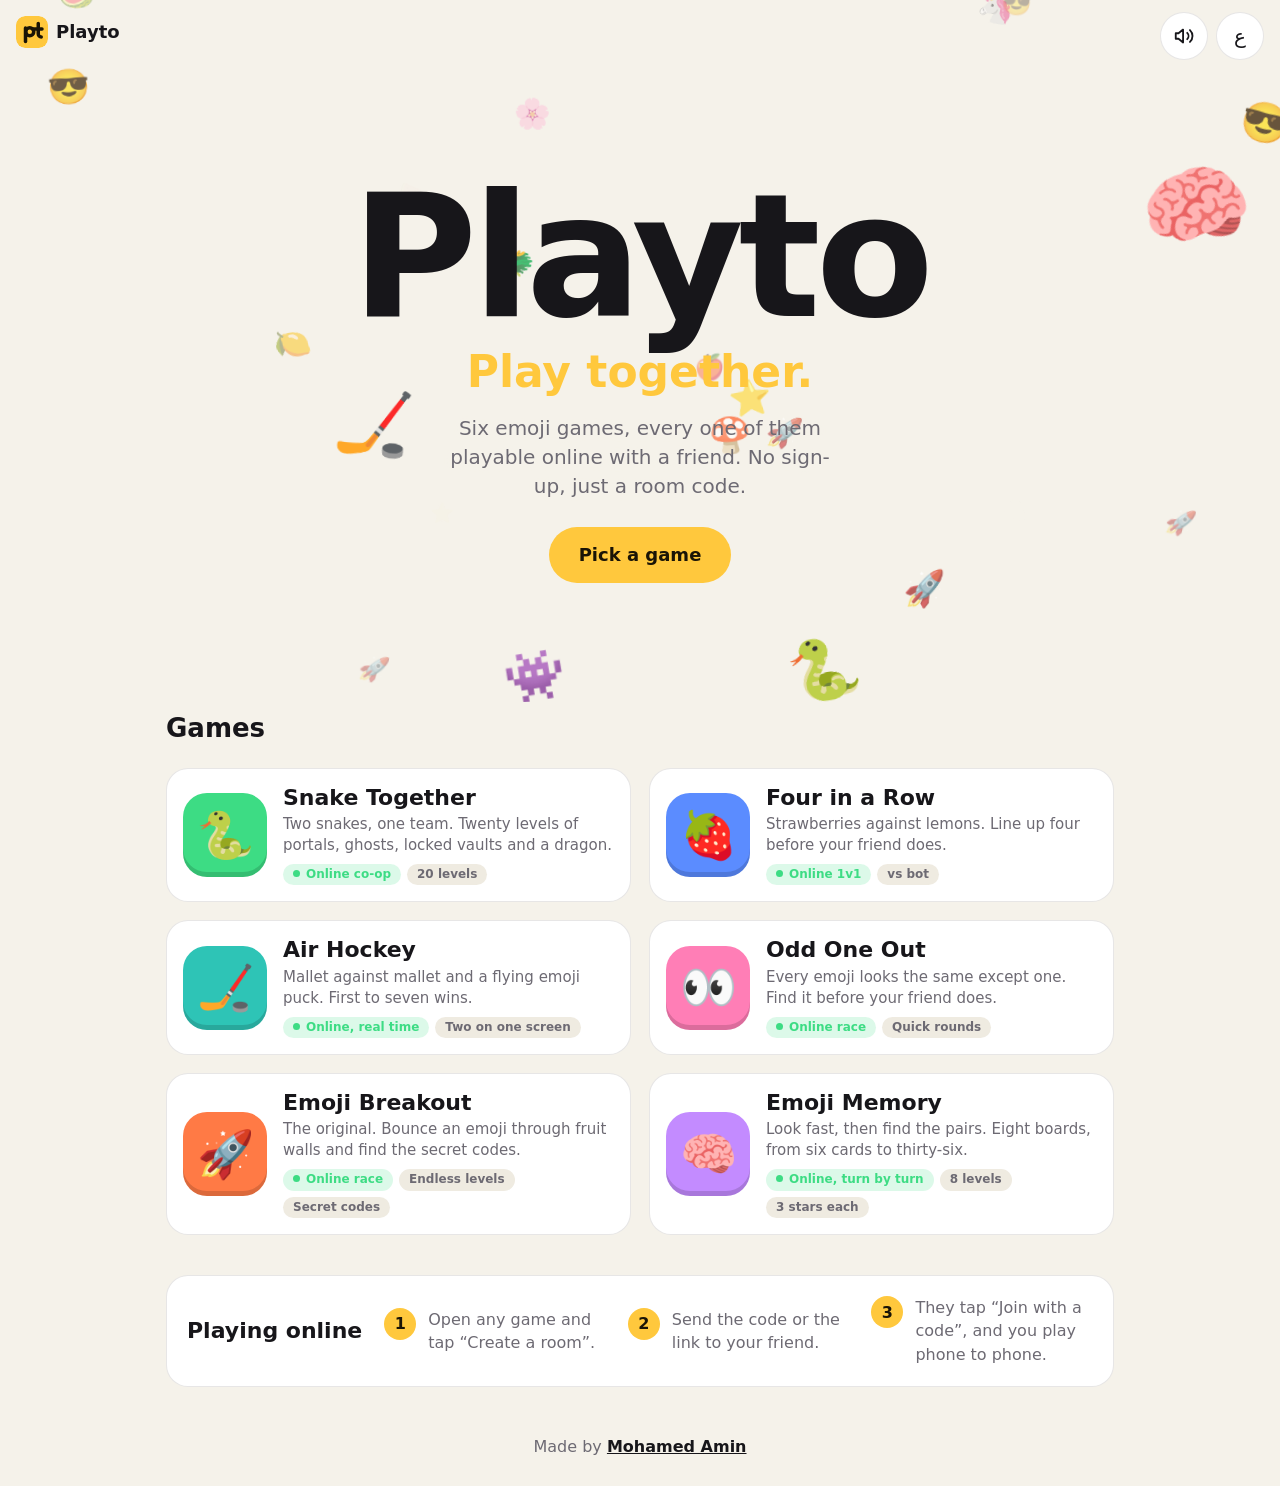
==== commit 761211a5: "Playto: name, pt logo, the name forming from emoji, CSP on every page" ====
--- a/index.html
+++ b/index.html
@@ -2,11 +2,13 @@
 <html lang="ar" dir="rtl">
 <head>
   <meta charset="utf-8">
+  <meta http-equiv="Content-Security-Policy" content="default-src 'self'; script-src 'self' https://cdn.jsdelivr.net; style-src 'self' 'unsafe-inline' https://fonts.googleapis.com; font-src https://fonts.gstatic.com; img-src 'self' data:; media-src 'self'; connect-src 'self' https://0.peerjs.com wss://0.peerjs.com; object-src 'none'; base-uri 'none'; form-action 'none'">
+  <meta name="referrer" content="strict-origin-when-cross-origin">
   <meta name="viewport" content="width=device-width, initial-scale=1, viewport-fit=cover">
   <meta name="theme-color" content="#0d0e12">
-  <meta name="description" content="Emoji Arcade: Breakout, co-op online Snake with 20 levels, online Four in a Row and Memory. Plays in the browser, made for phones.">
-  <title data-t="hub.pageTitle">Emoji Arcade</title>
-  <link rel="icon" href="data:image/svg+xml,<svg xmlns='http://www.w3.org/2000/svg' viewBox='0 0 100 100'><text y='.9em' font-size='90'>🎮</text></svg>">
+  <meta name="description" content="Playto: six emoji games you can play online with a friend. Co-op Snake with 20 levels, Four in a Row, Air Hockey, Odd One Out, Breakout and Memory.">
+  <title data-t="hub.pageTitle">Playto · Play together</title>
+  <link rel="icon" href="assets/logo.svg" type="image/svg+xml">
   <link rel="preconnect" href="https://fonts.googleapis.com">
   <link rel="preconnect" href="https://fonts.gstatic.com" crossorigin>
   <link rel="stylesheet" href="https://fonts.googleapis.com/css2?family=Baloo+Bhaijaan+2:wght@400;600;700;800&display=swap">
@@ -31,16 +33,27 @@
       z-index: -1;
     }
     .hero-copy { text-align: center; max-width: 620px; }
-    .hero h1 {
+    .wordmark {
       margin: 0;
-      font-size: clamp(52px, 15vw, 112px);
+      font-size: clamp(80px, 24vw, 172px);
       font-weight: 800;
-      line-height: 0.95;
-      letter-spacing: -0.02em;
-      text-shadow: 0 2px 24px var(--bg);
-    }
-    .hero h1 .accent { color: var(--accent); display: block; }
-    .hero p {
+      line-height: 1.05;
+      letter-spacing: -0.03em;
+      direction: ltr;
+      opacity: 0;
+      animation: reveal 0.6s ease 3.5s forwards;
+    }
+    .wordmark.formed { opacity: 1; animation: none; transition: opacity 0.6s ease; }
+    @keyframes reveal { to { opacity: 1; } }
+    @media (prefers-reduced-motion: reduce) { .wordmark { opacity: 1; animation: none; } }
+    .tagline {
+      margin: 0;
+      color: var(--accent);
+      font-size: clamp(28px, 8vw, 44px);
+      font-weight: 800;
+      line-height: 1.1;
+    }
+    .hero .lead {
       margin: 18px auto 0;
       max-width: 30ch;
       color: var(--muted);
@@ -57,7 +70,10 @@
       gap: 8px;
       z-index: 10;
     }
+    .brand img { display: block; border-radius: 9px; }
     .brand {
+      color: inherit;
+      text-decoration: none;
       position: absolute;
       top: max(16px, env(safe-area-inset-top));
       inset-inline-start: 16px;
@@ -175,7 +191,7 @@
   </style>
 </head>
 <body>
-  <div class="brand"><span aria-hidden="true">🎮</span><span data-t="hub.brand">Emoji Arcade</span></div>
+  <a class="brand" href="./"><img src="assets/logo.svg" width="32" height="32" alt=""><span data-t="hub.brand">Playto</span></a>
   <div class="corner">
     <button class="icon-btn" data-action="sound"></button>
     <button class="icon-btn" data-action="lang"></button>
@@ -184,8 +200,9 @@
   <header class="hero">
     <canvas id="space" aria-hidden="true"></canvas>
     <div class="hero-copy">
-      <h1><span data-t="hub.title1">Play</span><span class="accent" data-t="hub.title2">together.</span></h1>
-      <p data-t="hub.lead">Four emoji games. Two of them online with a friend, no sign-up, just a room code.</p>
+      <h1 class="wordmark" id="wordmark">Playto</h1>
+      <p class="tagline" data-t="hub.tagline">Play together.</p>
+      <p class="lead" data-t="hub.lead">Six emoji games, every one of them playable online with a friend.</p>
       <a class="btn btn-primary cta" href="#games" data-t="hub.cta">Pick a game</a>
     </div>
   </header>
@@ -212,12 +229,30 @@
         </span>
       </a>
 
+      <a class="game-card" href="hockey.html" data-emoji="🏒" style="--tone: var(--hockey)">
+        <span class="game-icon" aria-hidden="true">🏒</span>
+        <span>
+          <h3 data-t="hockey.title">Air Hockey</h3>
+          <p data-t="hub.hockeyText">Mallet against mallet and a flying emoji puck. First to seven wins.</p>
+          <span class="tags"><span class="tag live" data-t="hub.tagRealtime">Online, real time</span><span class="tag" data-t="hub.tagOneScreen">Two on one screen</span></span>
+        </span>
+      </a>
+
+      <a class="game-card" href="odd.html" data-emoji="👀" style="--tone: var(--odd)">
+        <span class="game-icon" aria-hidden="true">👀</span>
+        <span>
+          <h3 data-t="odd.title">Odd One Out</h3>
+          <p data-t="hub.oddText">Every emoji looks the same except one. Find it before your friend does.</p>
+          <span class="tags"><span class="tag live" data-t="hub.tagRace">Online race</span><span class="tag" data-t="hub.tagFast">Quick rounds</span></span>
+        </span>
+      </a>
+
       <a class="game-card" href="breakout.html" data-emoji="🚀" style="--tone: var(--breakout)">
         <span class="game-icon" aria-hidden="true">🚀</span>
         <span>
           <h3 data-t="breakout.title">Emoji Breakout</h3>
           <p data-t="hub.breakoutText">The original. Bounce an emoji through fruit walls and find the secret codes.</p>
-          <span class="tags"><span class="tag" data-t="hub.tagEndless">Endless levels</span><span class="tag" data-t="hub.tagCodes">Secret codes</span></span>
+          <span class="tags"><span class="tag live" data-t="hub.tagRace">Online race</span><span class="tag" data-t="hub.tagEndless">Endless levels</span><span class="tag" data-t="hub.tagCodes">Secret codes</span></span>
         </span>
       </a>
 
@@ -226,7 +261,7 @@
         <span>
           <h3 data-t="memory.title">Emoji Memory</h3>
           <p data-t="hub.memoryText">Look fast, then find the pairs. Eight boards, from six cards to thirty-six.</p>
-          <span class="tags"><span class="tag" data-t="hub.tag8">8 levels</span><span class="tag" data-t="hub.tagStars">3 stars each</span></span>
+          <span class="tags"><span class="tag live" data-t="hub.tagTurns">Online, turn by turn</span><span class="tag" data-t="hub.tag8">8 levels</span><span class="tag" data-t="hub.tagStars">3 stars each</span></span>
         </span>
       </a>
     </section>
@@ -234,7 +269,7 @@
     <section class="how" aria-labelledby="howTitle">
       <div class="how-box">
         <h2 id="howTitle" data-t="hub.howTitle">Playing online</h2>
-        <div class="how-step"><b>1</b><span data-t="hub.how1">Open Snake or Four in a Row and tap “Create a room”.</span></div>
+        <div class="how-step"><b>1</b><span data-t="hub.how1">Open any game and tap “Create a room”.</span></div>
         <div class="how-step"><b>2</b><span data-t="hub.how2">Send the four-letter code or the link to your friend.</span></div>
         <div class="how-step"><b>3</b><span data-t="hub.how3">They tap “Join with a code”, and you are playing phone to phone.</span></div>
       </div>
--- a/css/arcade.css
+++ b/css/arcade.css
@@ -15,6 +15,8 @@
   --snake: #3ddc84;
   --four: #5b8cff;
   --memory: #c38bff;
+  --hockey: #2ec4b6;
+  --odd: #ff7eb6;
 
   --radius: 22px;
   --radius-sm: 14px;
@@ -564,3 +566,66 @@
     transition-duration: 0.01ms !important;
   }
 }
+
+/* Two-player score chips */
+
+.players {
+  width: 100%;
+  max-width: 520px;
+  display: flex;
+  gap: 10px;
+}
+
+.player {
+  --tone: var(--accent);
+  flex: 1;
+  min-width: 0;
+  display: flex;
+  align-items: center;
+  gap: 10px;
+  padding: 8px 12px;
+  border-radius: 18px;
+  background: var(--surface);
+  border: 2px solid transparent;
+  transition: border-color 0.2s ease, transform 0.2s ease;
+}
+
+.player.active {
+  border-color: var(--tone);
+  transform: translateY(-2px);
+}
+
+.player .token {
+  width: 40px;
+  height: 40px;
+  flex: none;
+  border-radius: 50%;
+  display: grid;
+  place-items: center;
+  background: var(--tone);
+  font-size: 22px;
+}
+
+.player .name {
+  display: block;
+  font-weight: 700;
+  white-space: nowrap;
+  overflow: hidden;
+  text-overflow: ellipsis;
+  line-height: 1.2;
+}
+
+.player .score {
+  font-size: 22px;
+  font-weight: 800;
+  line-height: 1.1;
+  font-variant-numeric: tabular-nums;
+}
+
+.player.p1 {
+  --tone: #ff5a5f;
+}
+
+.player.p2 {
+  --tone: #ffc83d;
+}
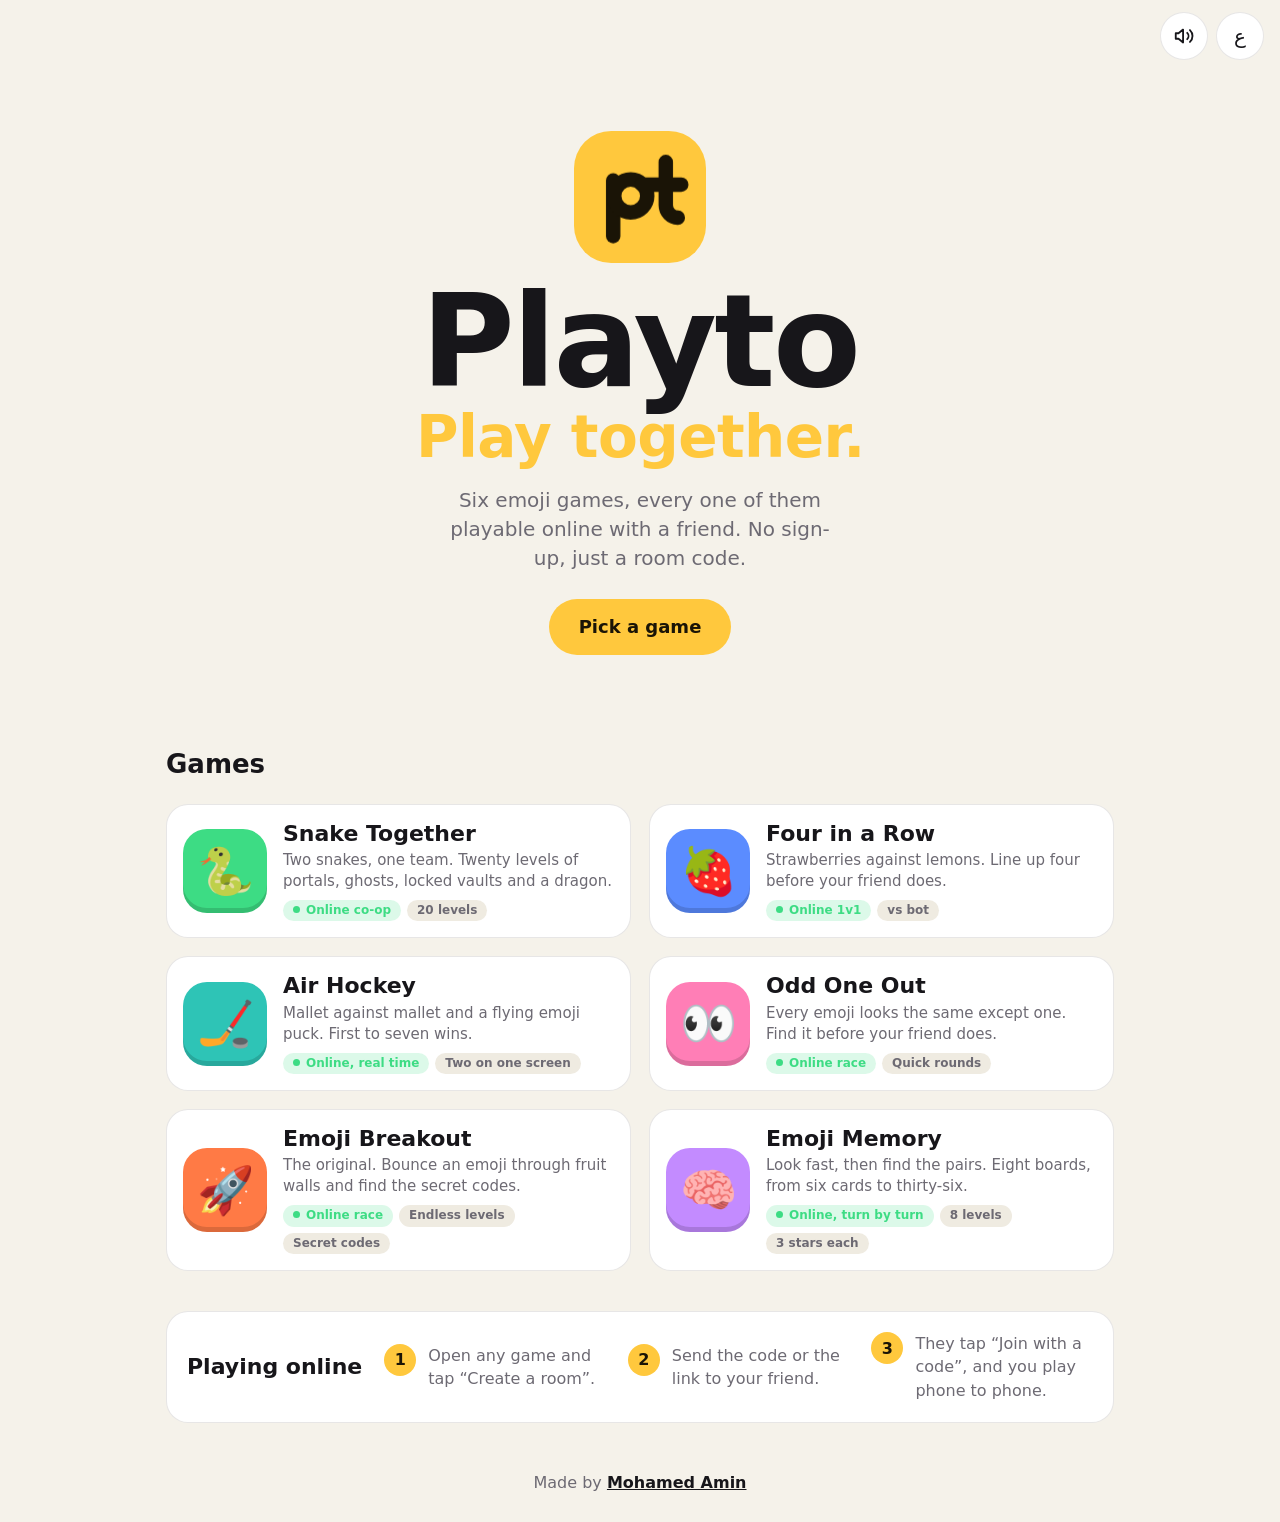
==== commit 34e93d98: "Home page: draw the pt mark and slide the name out of it, drop the emoji space" ====
--- a/index.html
+++ b/index.html
@@ -17,50 +17,69 @@
     body { overflow-x: hidden; }
 
     .hero {
-      position: relative;
-      min-height: min(78svh, 720px);
+      min-height: min(82svh, 760px);
       display: grid;
       place-items: center;
       padding: 88px 16px 40px;
-      overflow: hidden;
-      isolation: isolate;
-    }
-    #space {
-      position: absolute;
-      inset: 0;
-      width: 100%;
-      height: 100%;
-      z-index: -1;
-    }
-    .hero-copy { text-align: center; max-width: 620px; }
+    }
+    .hero-copy { text-align: center; max-width: 640px; display: flex; flex-direction: column; align-items: center; }
+
+    /* The mark draws itself stroke by stroke, then the name slides out of it. */
+    .mark { width: clamp(96px, 26vw, 132px); height: auto; position: relative; z-index: 1; overflow: visible; }
+    .mark-tile { fill: var(--accent); transform-origin: 32px 32px; animation: tile-in 0.5s cubic-bezier(0.2, 0.9, 0.3, 1.3) 0.15s both; }
+    .ink {
+      fill: none;
+      stroke: var(--on-accent);
+      stroke-width: 7;
+      stroke-linecap: round;
+      stroke-linejoin: round;
+      stroke-dasharray: 1;
+      stroke-dashoffset: 1;
+      animation: ink 0.34s ease-in-out forwards;
+    }
+    .ink.s1 { animation-delay: 0.55s; }
+    .ink.s2 { animation-duration: 0.5s; animation-delay: 0.85s; }
+    .ink.s3 { animation-delay: 1.35s; }
+    .ink.s4 { animation-duration: 0.3s; animation-delay: 1.65s; }
+    .mark { animation: clasp 0.45s ease 1.95s; }
+    @keyframes tile-in { from { transform: scale(0) rotate(-12deg); } }
+    @keyframes ink { to { stroke-dashoffset: 0; } }
+    @keyframes clasp { 40% { transform: scale(1.08) rotate(-3deg); } }
+
     .wordmark {
-      margin: 0;
-      font-size: clamp(80px, 24vw, 172px);
+      margin: 18px 0 0;
+      font-size: clamp(64px, 19vw, 128px);
       font-weight: 800;
-      line-height: 1.05;
-      letter-spacing: -0.03em;
+      line-height: 0.95;
+      letter-spacing: -0.02em;
       direction: ltr;
-      opacity: 0;
-      animation: reveal 0.6s ease 3.5s forwards;
-    }
-    .wordmark.formed { opacity: 1; animation: none; transition: opacity 0.6s ease; }
-    @keyframes reveal { to { opacity: 1; } }
-    @media (prefers-reduced-motion: reduce) { .wordmark { opacity: 1; animation: none; } }
+    }
     .tagline {
-      margin: 0;
+      margin: 6px 0 0;
       color: var(--accent);
-      font-size: clamp(28px, 8vw, 44px);
+      font-size: clamp(30px, 9vw, 58px);
       font-weight: 800;
-      line-height: 1.1;
+      line-height: 1;
+      letter-spacing: -0.01em;
     }
     .hero .lead {
-      margin: 18px auto 0;
+      margin: 20px auto 0;
       max-width: 30ch;
       color: var(--muted);
       font-size: clamp(17px, 4.4vw, 20px);
-      text-shadow: 0 1px 12px var(--bg);
     }
     .hero .cta { margin-top: 26px; min-height: 56px; padding: 0 30px; font-size: 18px; text-decoration: none; }
+    .wordmark, .tagline { animation: emerge 0.7s cubic-bezier(0.2, 0.8, 0.2, 1) both; }
+    .wordmark { animation-delay: 2.05s; }
+    .tagline { animation-delay: 2.25s; }
+    .hero .lead, .hero .cta { animation: rise 0.7s ease both; }
+    .hero .lead { animation-delay: 2.5s; }
+    .hero .cta { animation-delay: 2.65s; }
+    @keyframes emerge { from { opacity: 0; transform: translateY(-70%) scale(0.6); filter: blur(8px); } }
+    @keyframes rise { from { opacity: 0; transform: translateY(18px); } }
+    @media (prefers-reduced-motion: reduce) {
+      .ink { stroke-dashoffset: 0; }
+    }
 
     .corner {
       position: absolute;
@@ -70,21 +89,6 @@
       gap: 8px;
       z-index: 10;
     }
-    .brand img { display: block; border-radius: 9px; }
-    .brand {
-      color: inherit;
-      text-decoration: none;
-      position: absolute;
-      top: max(16px, env(safe-area-inset-top));
-      inset-inline-start: 16px;
-      font-weight: 800;
-      font-size: 18px;
-      display: flex;
-      align-items: center;
-      gap: 8px;
-      z-index: 2;
-    }
-
     .games {
       max-width: 980px;
       margin: 0 auto;
@@ -178,9 +182,6 @@
       z-index: 100;
       pointer-events: none;
       clip-path: circle(0 at var(--x) var(--y));
-      display: grid;
-      place-items: center;
-      font-size: 120px;
       visibility: hidden;
     }
     #flood.go {
@@ -191,16 +192,21 @@
   </style>
 </head>
 <body>
-  <a class="brand" href="./"><img src="assets/logo.svg" width="32" height="32" alt=""><span data-t="hub.brand">Playto</span></a>
   <div class="corner">
     <button class="icon-btn" data-action="sound"></button>
     <button class="icon-btn" data-action="lang"></button>
   </div>
 
   <header class="hero">
-    <canvas id="space" aria-hidden="true"></canvas>
     <div class="hero-copy">
-      <h1 class="wordmark" id="wordmark">Playto</h1>
+      <svg class="mark" viewBox="0 0 64 64" aria-hidden="true">
+        <rect class="mark-tile" width="64" height="64" rx="18"/>
+        <path class="ink s1" pathLength="1" d="M19 24v27"/>
+        <path class="ink s2" pathLength="1" d="M19.5 31.5a8 8 0 1 1 16 0a8 8 0 1 1 -16 0"/>
+        <path class="ink s3" pathLength="1" d="M44.5 15v21a6 6 0 0 0 6 6"/>
+        <path class="ink s4" pathLength="1" d="M52 26H33"/>
+      </svg>
+      <h1 class="wordmark">Playto</h1>
       <p class="tagline" data-t="hub.tagline">Play together.</p>
       <p class="lead" data-t="hub.lead">Six emoji games, every one of them playable online with a friend.</p>
       <a class="btn btn-primary cta" href="#games" data-t="hub.cta">Pick a game</a>
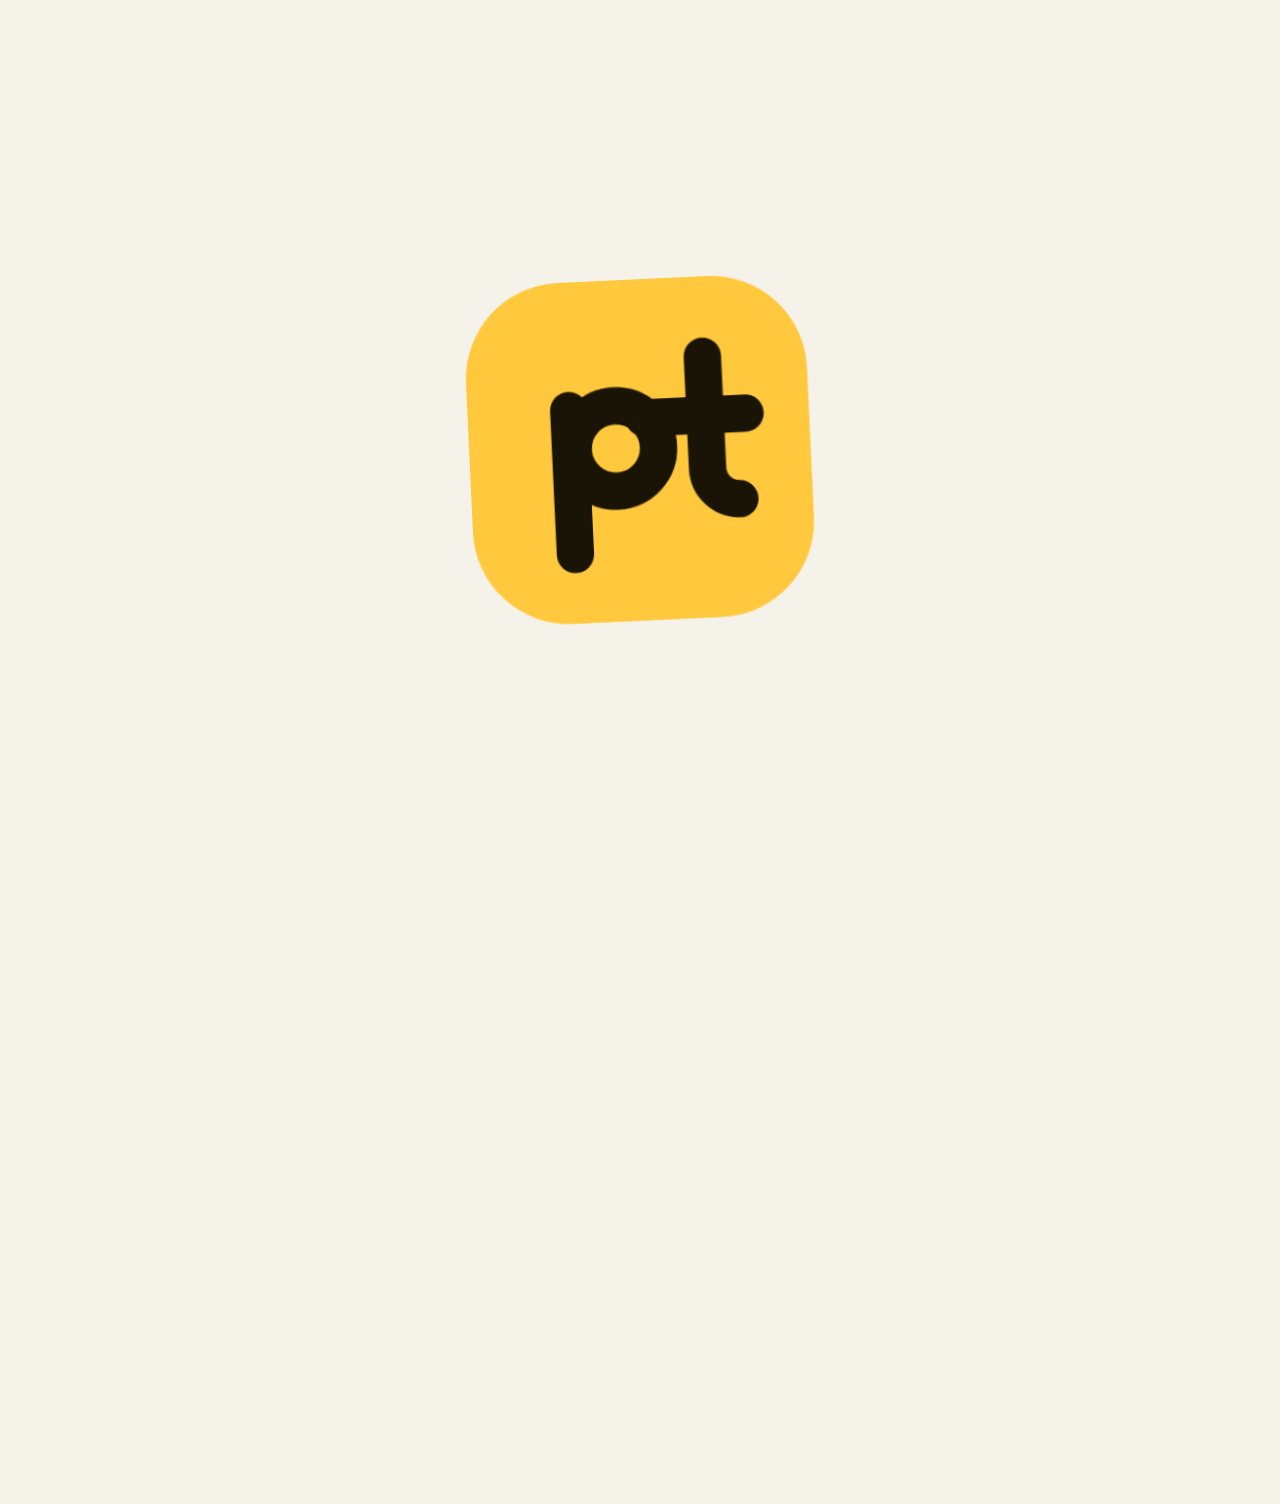
==== commit bc1eb986: "Intro: draw the mark mid-screen, fly it to the top-left corner, stretch the name out The previous in" ====
--- a/index.html
+++ b/index.html
@@ -13,55 +13,58 @@
   <link rel="preconnect" href="https://fonts.gstatic.com" crossorigin>
   <link rel="stylesheet" href="https://fonts.googleapis.com/css2?family=Baloo+Bhaijaan+2:wght@400;600;700;800&display=swap">
   <link rel="stylesheet" href="css/arcade.css">
+  <script src="js/boot.js"></script>
   <style>
     body { overflow-x: hidden; }
 
-    .hero {
-      min-height: min(82svh, 760px);
-      display: grid;
-      place-items: center;
-      padding: 88px 16px 40px;
-    }
-    .hero-copy { text-align: center; max-width: 640px; display: flex; flex-direction: column; align-items: center; }
-
-    /* The mark draws itself stroke by stroke, then the name slides out of it. */
-    .mark { width: clamp(96px, 26vw, 132px); height: auto; position: relative; z-index: 1; overflow: visible; }
-    .mark-tile { fill: var(--accent); transform-origin: 32px 32px; animation: tile-in 0.5s cubic-bezier(0.2, 0.9, 0.3, 1.3) 0.15s both; }
+    .topline {
+      position: absolute;
+      top: max(14px, env(safe-area-inset-top));
+      left: 16px;
+      right: 16px;
+      display: flex;
+      align-items: center;
+      justify-content: space-between;
+      direction: ltr;
+      z-index: 10;
+    }
+    .brand {
+      display: flex;
+      align-items: center;
+      gap: 10px;
+      color: inherit;
+      text-decoration: none;
+    }
+    .mark { width: 46px; height: 46px; flex: none; transform-origin: center; }
+    .mark-tile { fill: var(--accent); transform-origin: 32px 32px; }
     .ink {
       fill: none;
       stroke: var(--on-accent);
       stroke-width: 7;
       stroke-linecap: round;
       stroke-linejoin: round;
-      stroke-dasharray: 1;
-      stroke-dashoffset: 1;
-      animation: ink 0.34s ease-in-out forwards;
-    }
-    .ink.s1 { animation-delay: 0.55s; }
-    .ink.s2 { animation-duration: 0.5s; animation-delay: 0.85s; }
-    .ink.s3 { animation-delay: 1.35s; }
-    .ink.s4 { animation-duration: 0.3s; animation-delay: 1.65s; }
-    .mark { animation: clasp 0.45s ease 1.95s; }
-    @keyframes tile-in { from { transform: scale(0) rotate(-12deg); } }
-    @keyframes ink { to { stroke-dashoffset: 0; } }
-    @keyframes clasp { 40% { transform: scale(1.08) rotate(-3deg); } }
-
-    .wordmark {
-      margin: 18px 0 0;
-      font-size: clamp(64px, 19vw, 128px);
+      /* A gap longer than the path, and an offset just past the dash, so an
+         undrawn stroke leaves no round cap behind as a stray dot. */
+      stroke-dasharray: 1 2;
+    }
+    .brand-name { font-size: 28px; font-weight: 800; letter-spacing: -0.02em; line-height: 1; }
+    .controls { display: flex; gap: 8px; }
+
+    .hero {
+      min-height: min(78svh, 720px);
+      display: grid;
+      place-items: center;
+      padding: 96px 16px 40px;
+    }
+    .hero-copy { text-align: center; max-width: 640px; }
+    .hero h1 {
+      margin: 0;
+      font-size: clamp(56px, 16vw, 116px);
       font-weight: 800;
       line-height: 0.95;
       letter-spacing: -0.02em;
-      direction: ltr;
-    }
-    .tagline {
-      margin: 6px 0 0;
-      color: var(--accent);
-      font-size: clamp(30px, 9vw, 58px);
-      font-weight: 800;
-      line-height: 1;
-      letter-spacing: -0.01em;
-    }
+    }
+    .hero h1 .accent { color: var(--accent); display: block; }
     .hero .lead {
       margin: 20px auto 0;
       max-width: 30ch;
@@ -69,26 +72,21 @@
       font-size: clamp(17px, 4.4vw, 20px);
     }
     .hero .cta { margin-top: 26px; min-height: 56px; padding: 0 30px; font-size: 18px; text-decoration: none; }
-    .wordmark, .tagline { animation: emerge 0.7s cubic-bezier(0.2, 0.8, 0.2, 1) both; }
-    .wordmark { animation-delay: 2.05s; }
-    .tagline { animation-delay: 2.25s; }
-    .hero .lead, .hero .cta { animation: rise 0.7s ease both; }
-    .hero .lead { animation-delay: 2.5s; }
-    .hero .cta { animation-delay: 2.65s; }
-    @keyframes emerge { from { opacity: 0; transform: translateY(-70%) scale(0.6); filter: blur(8px); } }
-    @keyframes rise { from { opacity: 0; transform: translateY(18px); } }
-    @media (prefers-reduced-motion: reduce) {
-      .ink { stroke-dashoffset: 0; }
-    }
-
-    .corner {
-      position: absolute;
-      top: max(12px, env(safe-area-inset-top));
-      inset-inline-end: 16px;
-      display: flex;
-      gap: 8px;
-      z-index: 10;
-    }
+
+    /* While the intro plays only the mark is on screen; the rest arrives
+       when the class comes off. */
+    .intro .ink { stroke-dashoffset: 1.01; }
+    .intro .mark-tile { transform: scale(0); }
+    .intro .brand-name { clip-path: inset(0 100% 0 0); }
+    .intro .controls,
+    .intro .hero-copy > *,
+    .intro main,
+    .intro footer { opacity: 0; transform: translateY(18px); }
+    .controls, .hero-copy > *, main, footer { transition: opacity 0.6s ease, transform 0.6s ease; }
+    .hero-copy > :nth-child(2) { transition-delay: 0.08s; }
+    .hero-copy > :nth-child(3) { transition-delay: 0.16s; }
+    main, footer { transition-delay: 0.24s; }
+
     .games {
       max-width: 980px;
       margin: 0 auto;
@@ -192,22 +190,26 @@
   </style>
 </head>
 <body>
-  <div class="corner">
-    <button class="icon-btn" data-action="sound"></button>
-    <button class="icon-btn" data-action="lang"></button>
+  <div class="topline">
+    <a class="brand" href="./" aria-label="Playto">
+      <svg class="mark" id="mark" viewBox="0 0 64 64" aria-hidden="true">
+        <rect class="mark-tile" width="64" height="64" rx="18"/>
+        <path class="ink" pathLength="1" d="M19 24v27"/>
+        <path class="ink" pathLength="1" d="M19.5 31.5a8 8 0 1 1 16 0a8 8 0 1 1 -16 0"/>
+        <path class="ink" pathLength="1" d="M44.5 15v21a6 6 0 0 0 6 6"/>
+        <path class="ink" pathLength="1" d="M52 26H33"/>
+      </svg>
+      <span class="brand-name" id="brandName">Playto</span>
+    </a>
+    <div class="controls">
+      <button class="icon-btn" data-action="sound"></button>
+      <button class="icon-btn" data-action="lang"></button>
+    </div>
   </div>
 
   <header class="hero">
     <div class="hero-copy">
-      <svg class="mark" viewBox="0 0 64 64" aria-hidden="true">
-        <rect class="mark-tile" width="64" height="64" rx="18"/>
-        <path class="ink s1" pathLength="1" d="M19 24v27"/>
-        <path class="ink s2" pathLength="1" d="M19.5 31.5a8 8 0 1 1 16 0a8 8 0 1 1 -16 0"/>
-        <path class="ink s3" pathLength="1" d="M44.5 15v21a6 6 0 0 0 6 6"/>
-        <path class="ink s4" pathLength="1" d="M52 26H33"/>
-      </svg>
-      <h1 class="wordmark">Playto</h1>
-      <p class="tagline" data-t="hub.tagline">Play together.</p>
+      <h1><span data-t="hub.title1">Play</span><span class="accent" data-t="hub.title2">together.</span></h1>
       <p class="lead" data-t="hub.lead">Six emoji games, every one of them playable online with a friend.</p>
       <a class="btn btn-primary cta" href="#games" data-t="hub.cta">Pick a game</a>
     </div>
